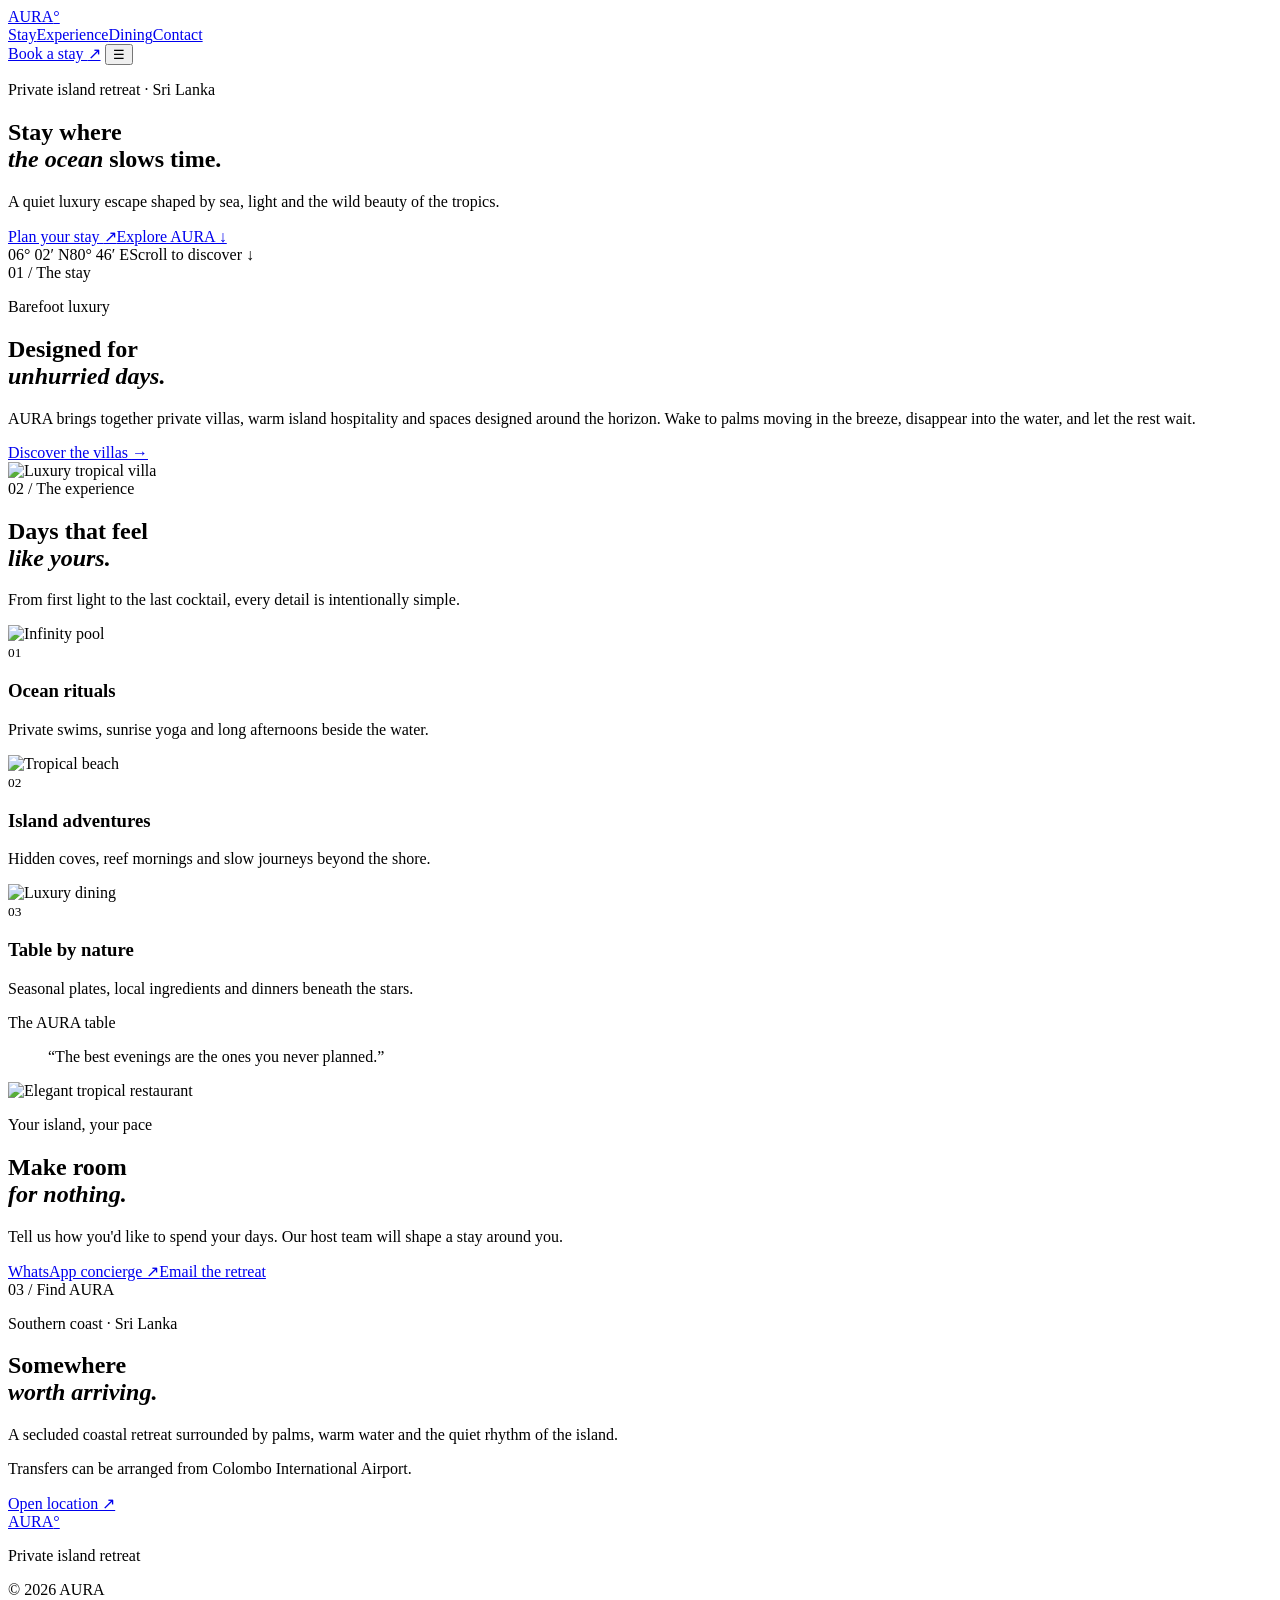
==== aura/index.html @ 59aaeff0 "Create AURA luxury resort website: aura/index.html" ====
<!doctype html>
<html lang="en">
<head>
<meta charset="utf-8">
<meta name="viewport" content="width=device-width,initial-scale=1">
<title>AURA — Private Island Retreat</title>
<meta name="description" content="AURA is a cinematic luxury island retreat crafted for slow mornings, ocean horizons and unforgettable stays.">
<link rel="preconnect" href="https://fonts.googleapis.com">
<link rel="preconnect" href="https://fonts.gstatic.com" crossorigin>
<link href="https://fonts.googleapis.com/css2?family=DM+Sans:wght@400;500;600&family=Playfair+Display:wght@500;600&display=swap" rel="stylesheet">
<link rel="stylesheet" href="./style.css">
</head>
<body>
<div class="cursor"></div>
<header class="nav">
<a class="brand" href="#">AURA<span>°</span></a>
<nav><a href="#stay">Stay</a><a href="#experience">Experience</a><a href="#dining">Dining</a><a href="#contact">Contact</a></nav>
<a class="nav-cta" href="#booking">Book a stay <span>↗</span></a>
<button class="menu" aria-label="Open menu">☰</button>
</header>

<main>
<section class="hero">
<div class="hero-bg"></div><div class="shade"></div>
<div class="hero-copy reveal">
<p class="eyebrow">Private island retreat · Sri Lanka</p>
<h1>Stay where<br><i>the ocean</i> slows time.</h1>
<p class="lead">A quiet luxury escape shaped by sea, light and the wild beauty of the tropics.</p>
<div class="hero-actions"><a class="button" href="#booking">Plan your stay <span>↗</span></a><a class="ghost" href="#stay">Explore AURA ↓</a></div>
</div>
<div class="hero-meta"><span>06° 02′ N</span><span>80° 46′ E</span><span>Scroll to discover ↓</span></div>
</section>

<section id="stay" class="intro section">
<div class="section-label">01 / The stay</div>
<div class="intro-grid">
<div><p class="eyebrow">Barefoot luxury</p><h2>Designed for<br><i>unhurried days.</i></h2></div>
<div><p>AURA brings together private villas, warm island hospitality and spaces designed around the horizon. Wake to palms moving in the breeze, disappear into the water, and let the rest wait.</p><a class="text-link" href="#booking">Discover the villas <span>→</span></a></div>
</div>
<div class="feature-image reveal"><img src="https://images.unsplash.com/photo-1582610116397-edb318620f90?auto=format&fit=crop&w=1800&q=85" alt="Luxury tropical villa"></div>
</section>

<section id="experience" class="section dark">
<div class="section-label">02 / The experience</div>
<div class="experience-head"><h2>Days that feel<br><i>like yours.</i></h2><p>From first light to the last cocktail, every detail is intentionally simple.</p></div>
<div class="cards">
<article class="card reveal"><img src="https://images.unsplash.com/photo-1540541338287-41700207dee6?auto=format&fit=crop&w=1000&q=80" alt="Infinity pool"><div><small>01</small><h3>Ocean rituals</h3><p>Private swims, sunrise yoga and long afternoons beside the water.</p></div></article>
<article class="card reveal"><img src="https://images.unsplash.com/photo-1510414842594-a61c69b5ae57?auto=format&fit=crop&w=1000&q=80" alt="Tropical beach"><div><small>02</small><h3>Island adventures</h3><p>Hidden coves, reef mornings and slow journeys beyond the shore.</p></div></article>
<article class="card reveal"><img src="https://images.unsplash.com/photo-1515003197210-e0cd71810b5f?auto=format&fit=crop&w=1000&q=80" alt="Luxury dining"><div><small>03</small><h3>Table by nature</h3><p>Seasonal plates, local ingredients and dinners beneath the stars.</p></div></article>
</div>
</section>

<section id="dining" class="quote section">
<p class="eyebrow">The AURA table</p><blockquote>“The best evenings are the ones you never planned.”</blockquote>
<div class="quote-image"><img src="https://images.unsplash.com/photo-1559339352-11d035aa65de?auto=format&fit=crop&w=1800&q=85" alt="Elegant tropical restaurant"></div>
</section>

<section id="booking" class="booking section">
<div class="booking-panel reveal">
<p class="eyebrow">Your island, your pace</p><h2>Make room<br><i>for nothing.</i></h2>
<p>Tell us how you'd like to spend your days. Our host team will shape a stay around you.</p>
<div class="booking-actions"><a class="button" href="https://wa.me/94770000000?text=Hi%20AURA%2C%20I%27d%20like%20to%20plan%20a%20stay." target="_blank" rel="noopener">WhatsApp concierge ↗</a><a class="ghost dark-link" href="mailto:stay@auraretreat.example">Email the retreat</a></div>
</div>
</section>

<section id="contact" class="contact section">
<div class="section-label">03 / Find AURA</div>
<div class="contact-grid"><div><p class="eyebrow">Southern coast · Sri Lanka</p><h2>Somewhere<br><i>worth arriving.</i></h2></div><div class="contact-copy"><p>A secluded coastal retreat surrounded by palms, warm water and the quiet rhythm of the island.</p><p>Transfers can be arranged from Colombo International Airport.</p><a class="text-link" href="https://maps.google.com/?q=Sri+Lanka+South+Coast" target="_blank" rel="noopener">Open location ↗</a></div></div>
</section>
</main>
<footer><a class="brand" href="#">AURA<span>°</span></a><p>Private island retreat</p><p>© 2026 AURA</p></footer>
<script src="./script.js"></script>
</body></html>
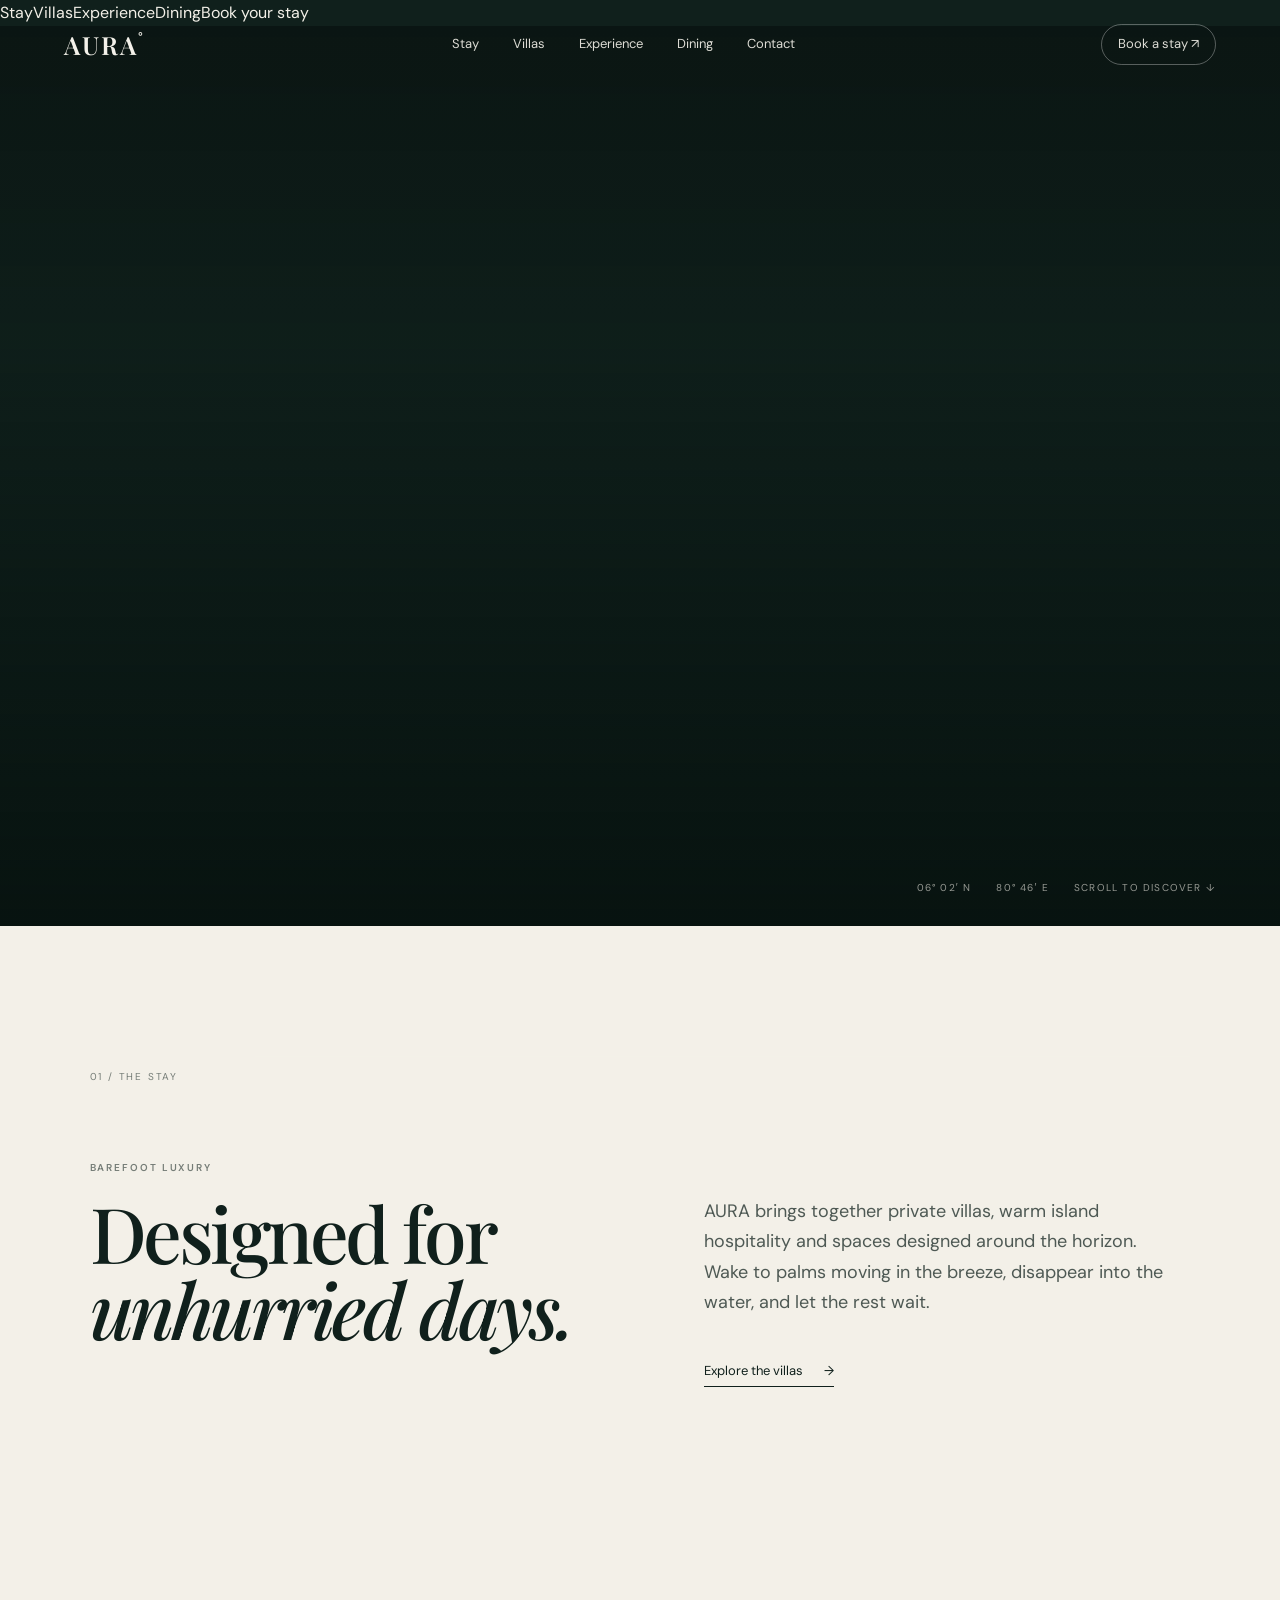
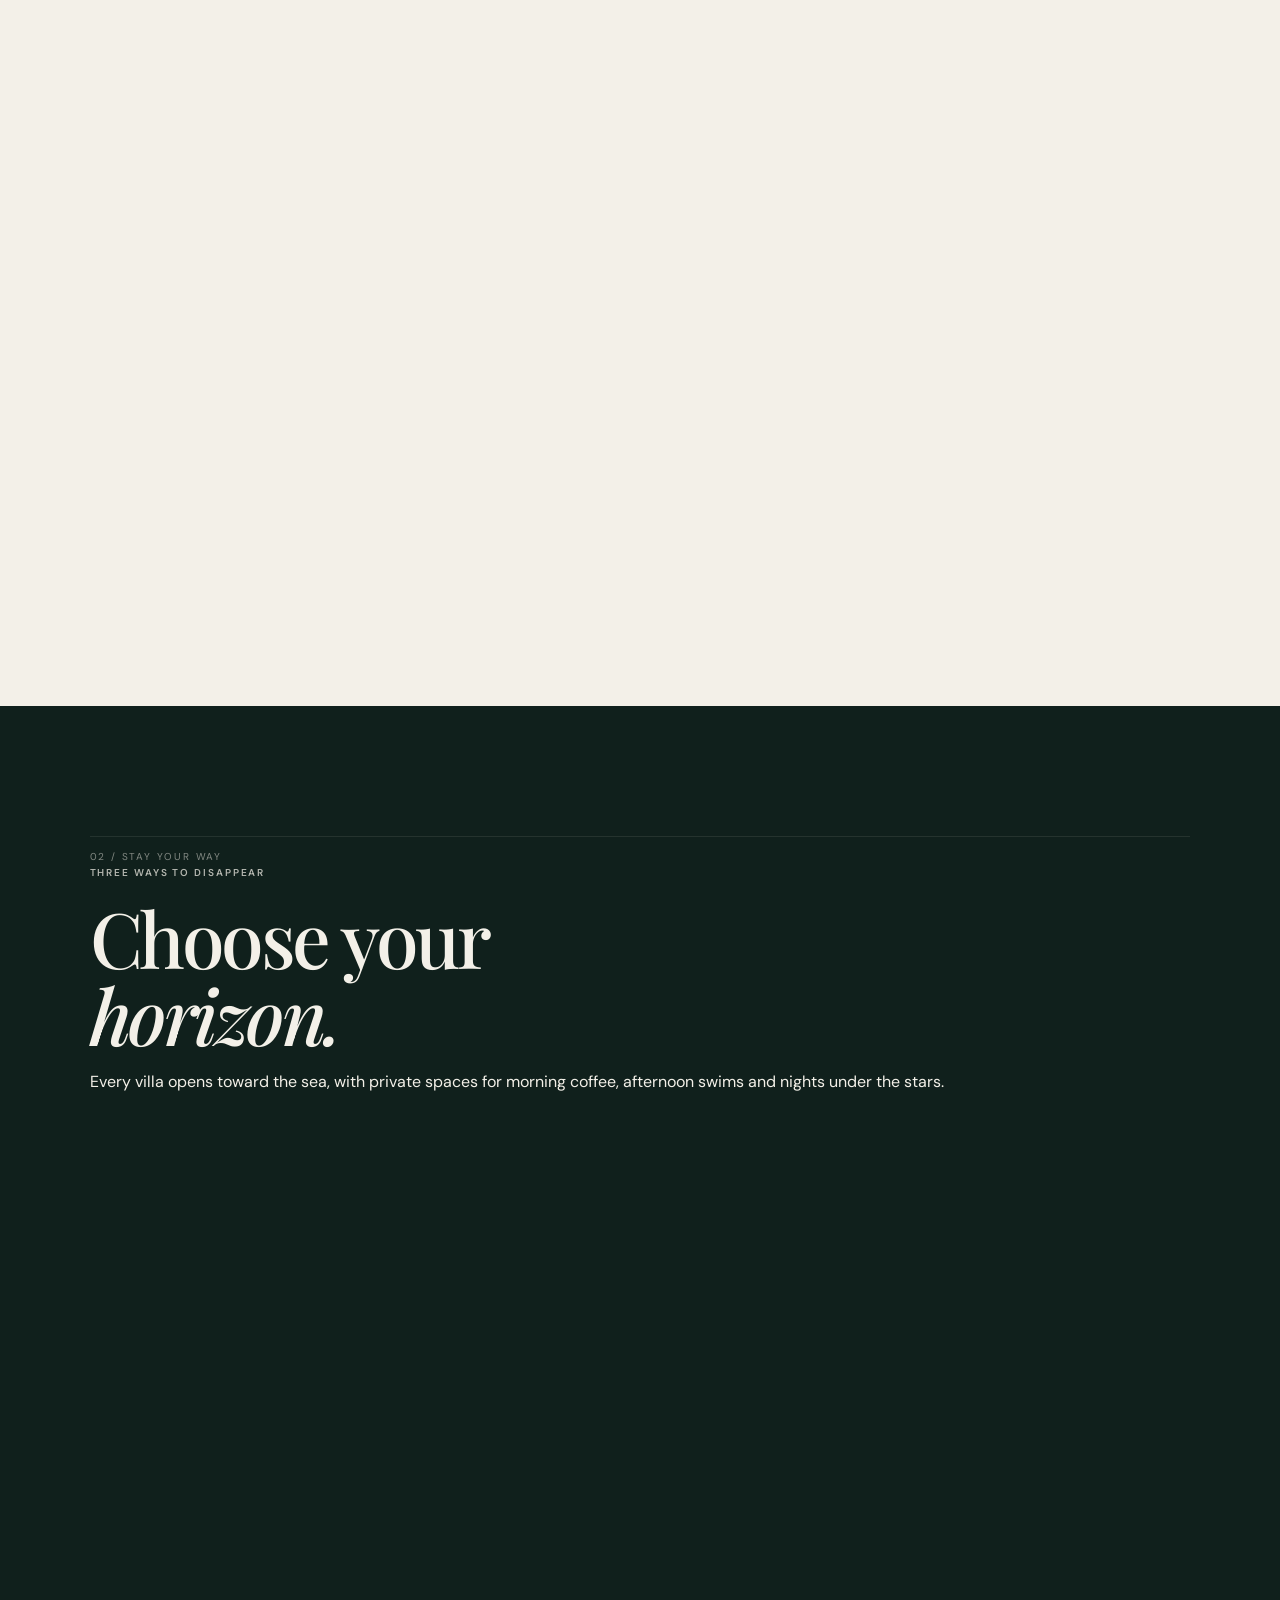
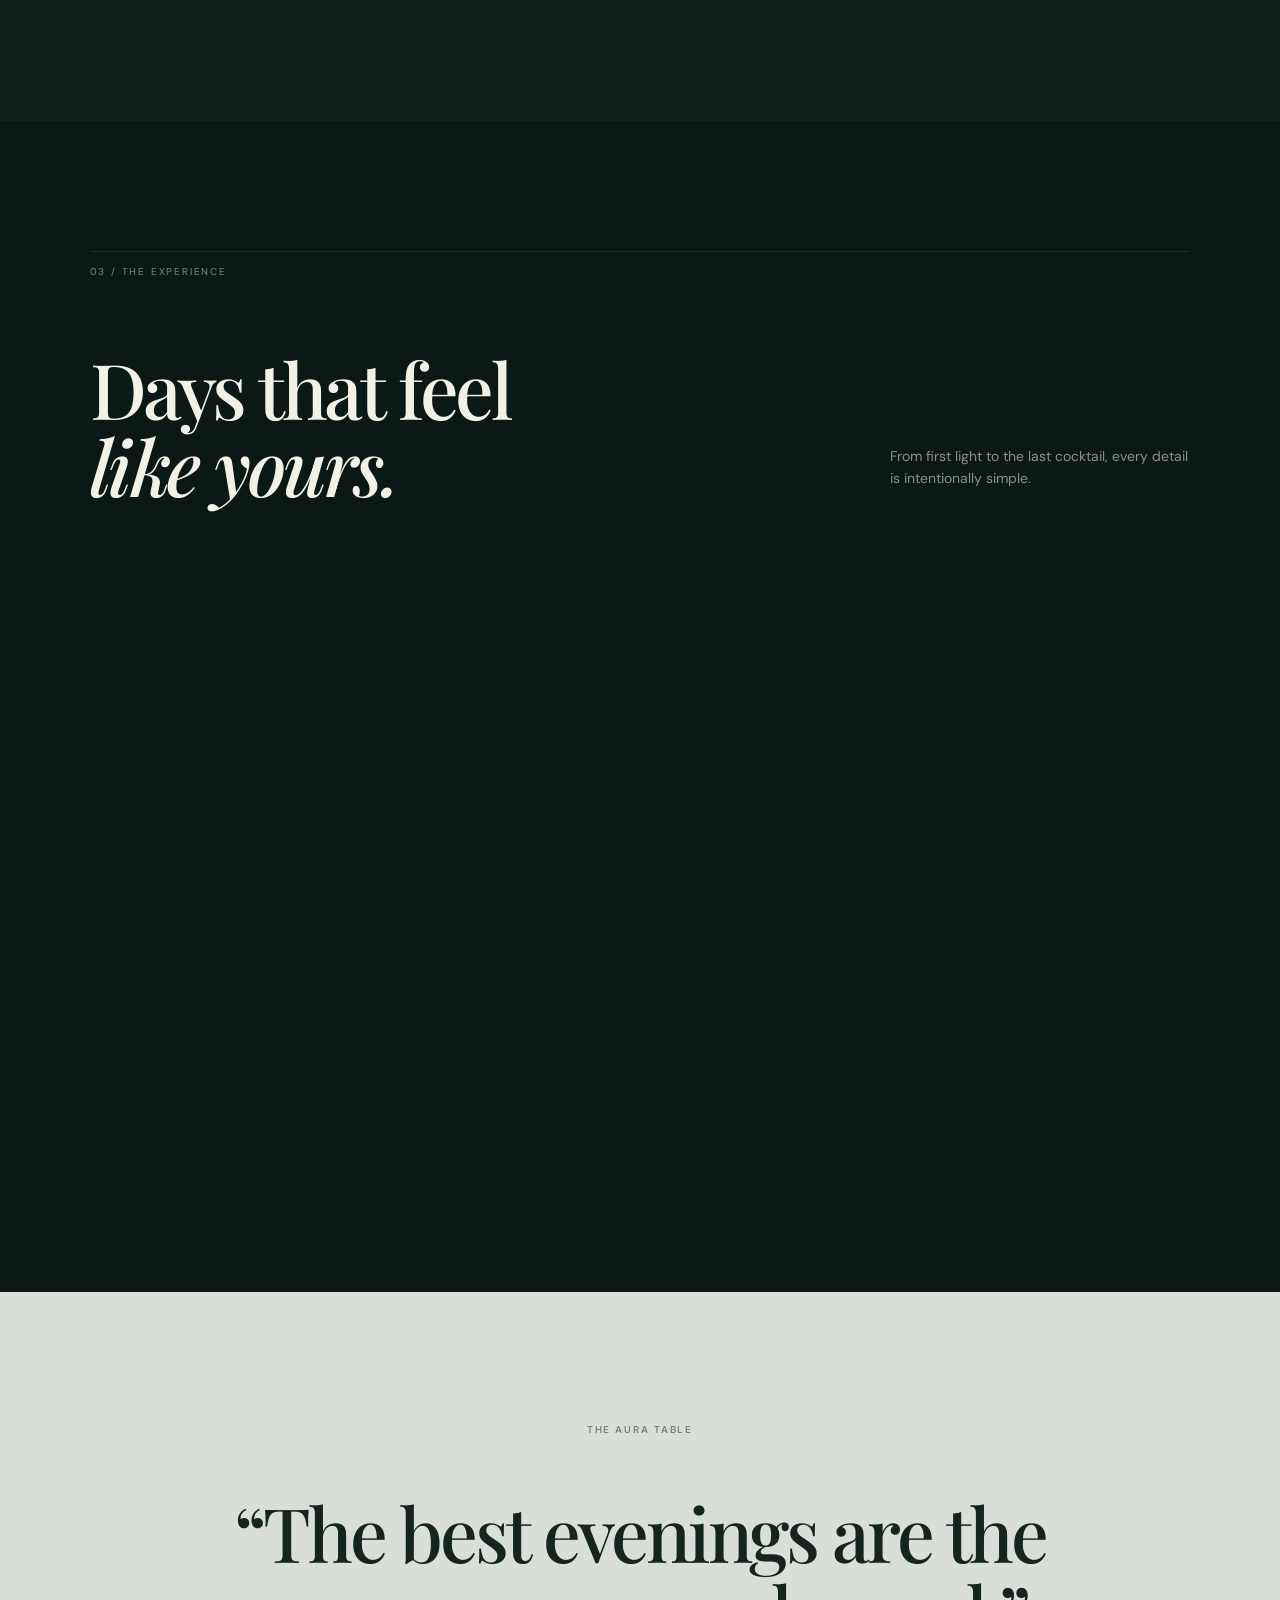
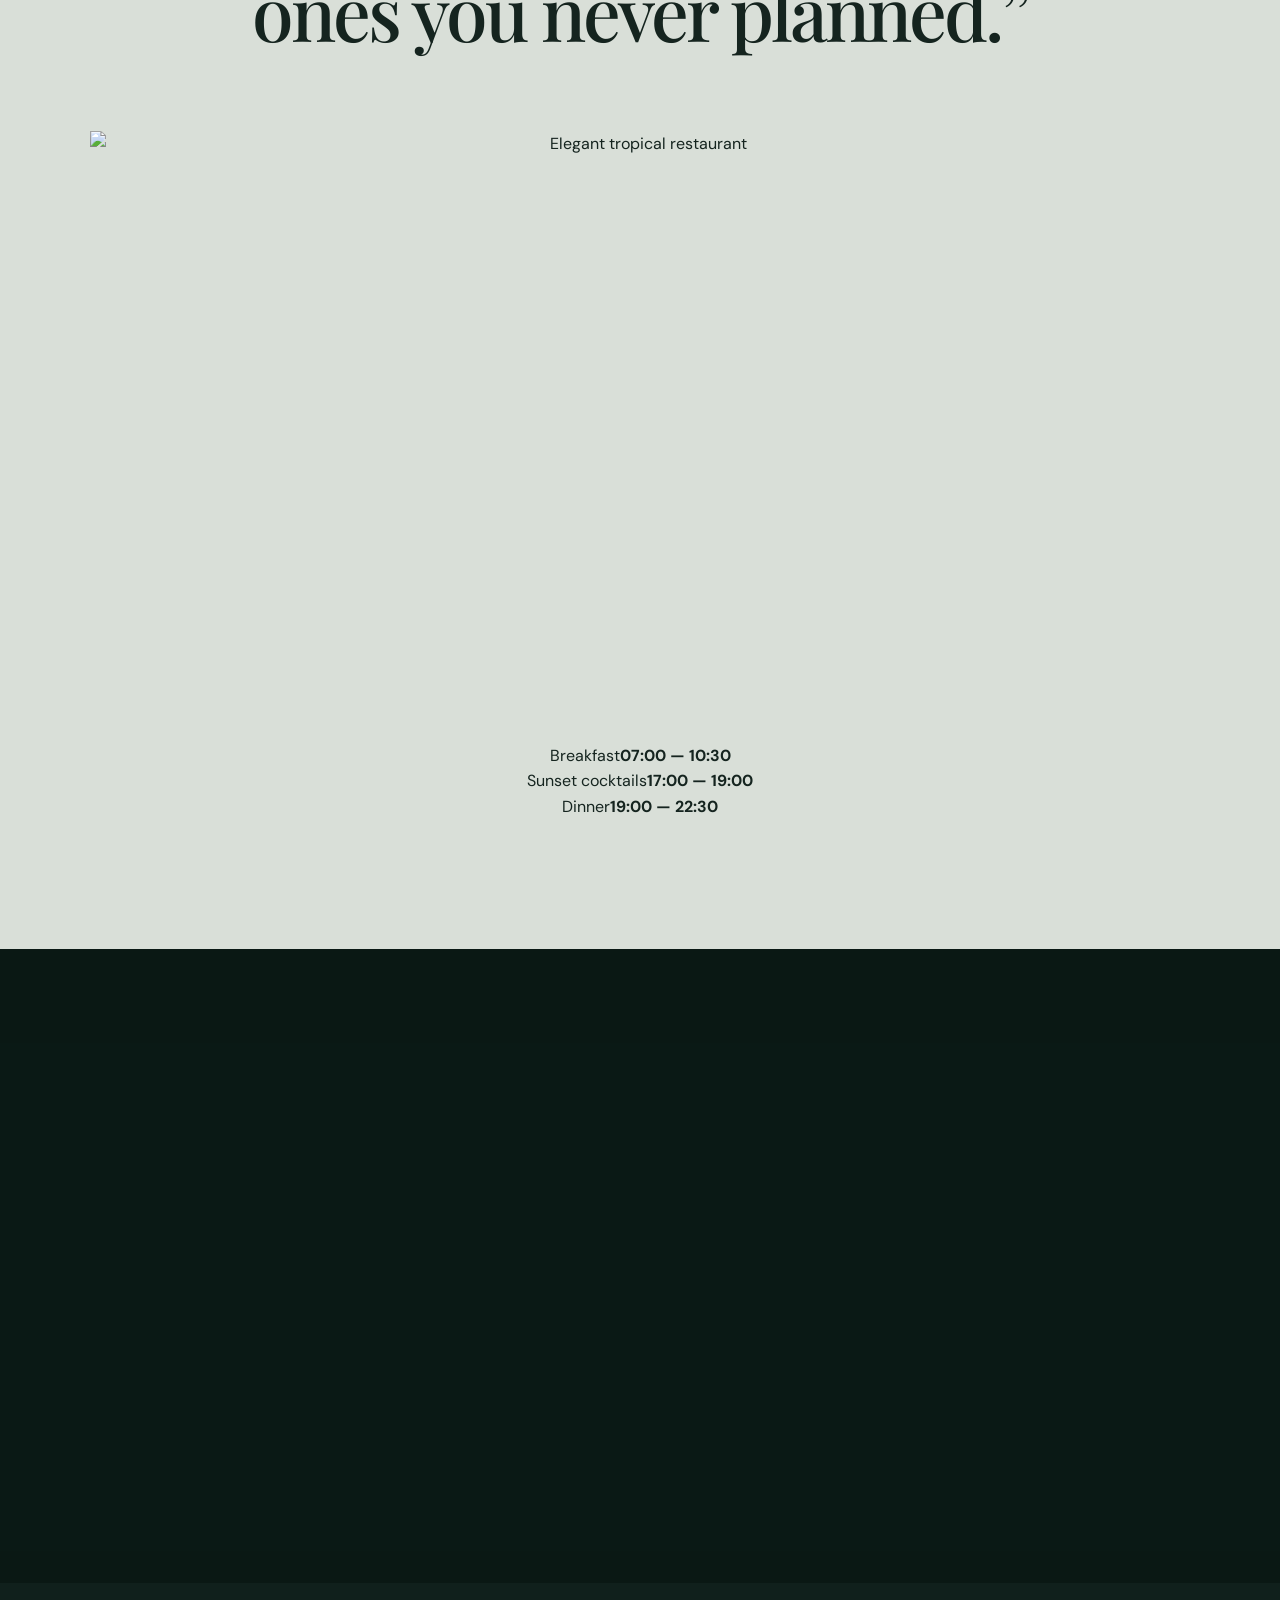
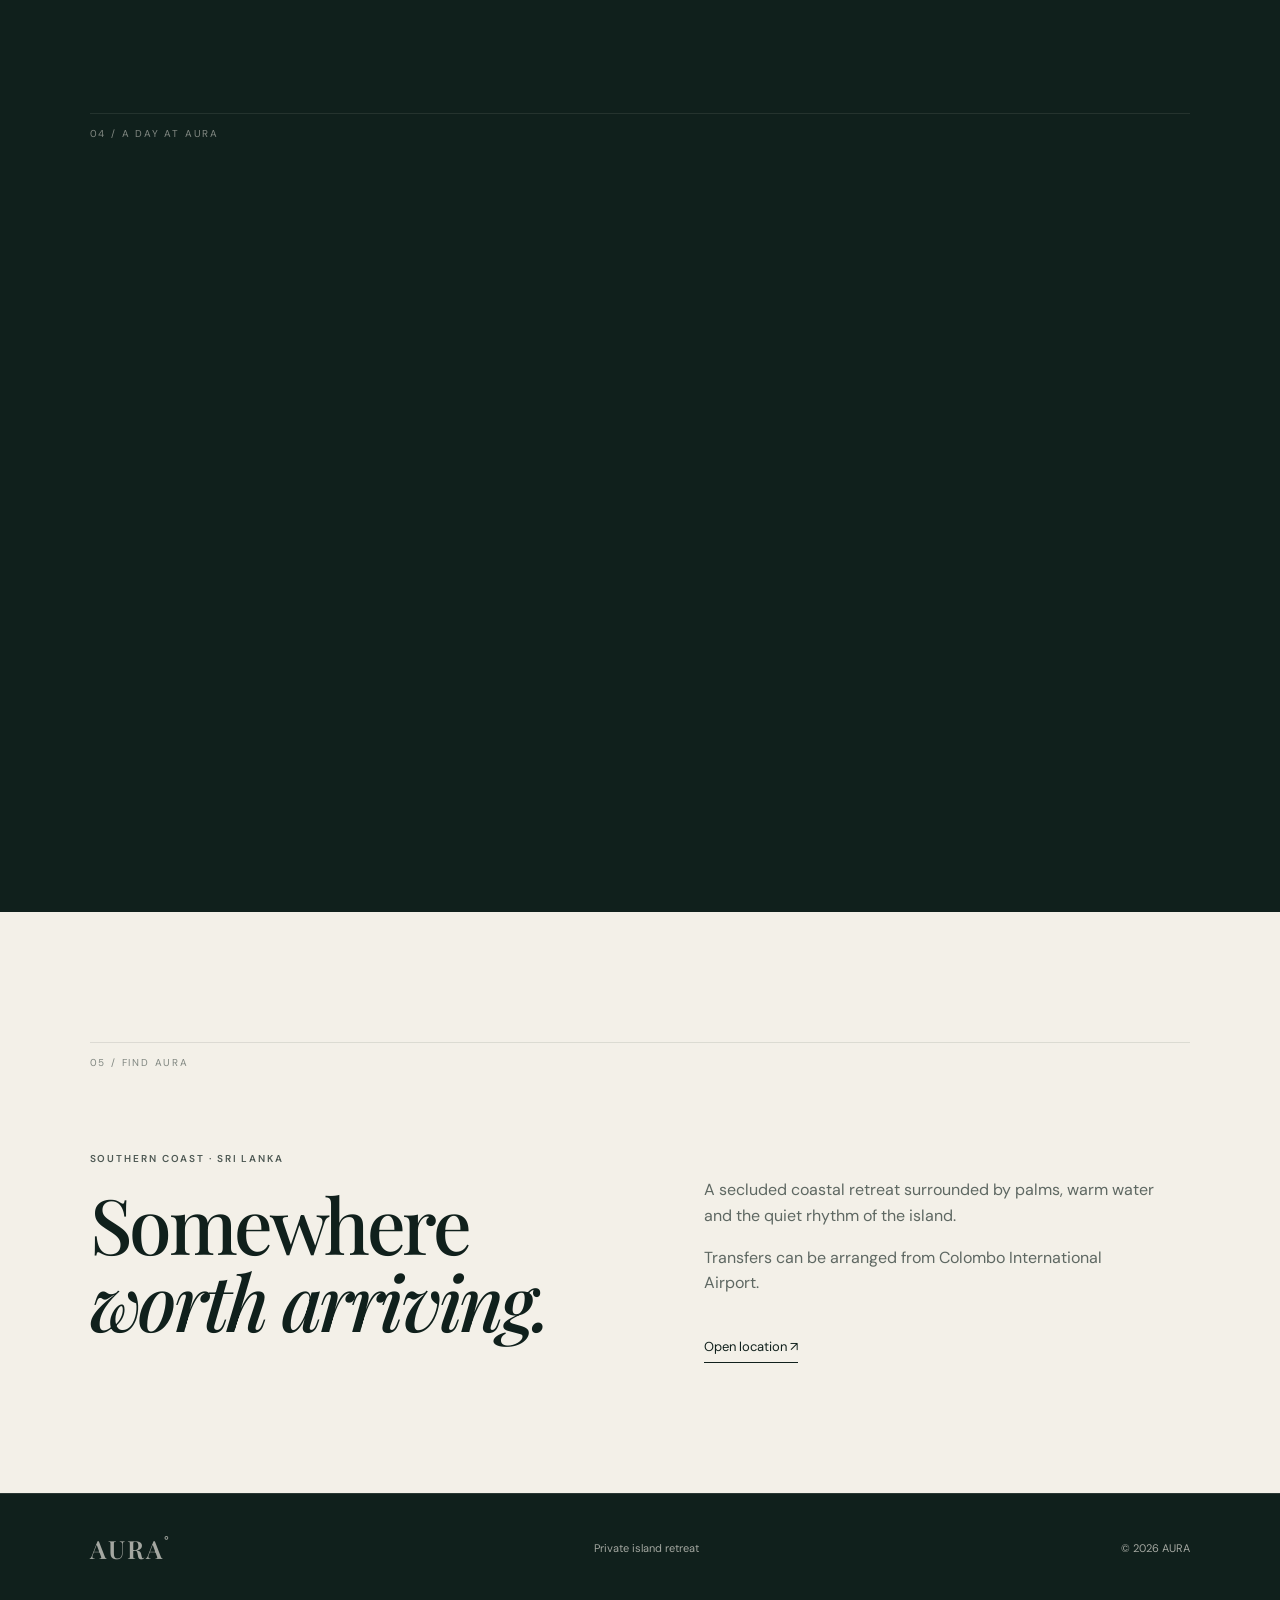
==== commit 31d4f245: "Upgrade AURA resort experience and booking flow" ====
--- a/aura/index.html
+++ b/aura/index.html
@@ -1,73 +1,28 @@
 <!doctype html>
 <html lang="en">
-<head>
-<meta charset="utf-8">
-<meta name="viewport" content="width=device-width,initial-scale=1">
-<title>AURA — Private Island Retreat</title>
-<meta name="description" content="AURA is a cinematic luxury island retreat crafted for slow mornings, ocean horizons and unforgettable stays.">
-<link rel="preconnect" href="https://fonts.googleapis.com">
-<link rel="preconnect" href="https://fonts.gstatic.com" crossorigin>
-<link href="https://fonts.googleapis.com/css2?family=DM+Sans:wght@400;500;600&family=Playfair+Display:wght@500;600&display=swap" rel="stylesheet">
-<link rel="stylesheet" href="./style.css">
-</head>
-<body>
-<div class="cursor"></div>
-<header class="nav">
-<a class="brand" href="#">AURA<span>°</span></a>
-<nav><a href="#stay">Stay</a><a href="#experience">Experience</a><a href="#dining">Dining</a><a href="#contact">Contact</a></nav>
-<a class="nav-cta" href="#booking">Book a stay <span>↗</span></a>
-<button class="menu" aria-label="Open menu">☰</button>
-</header>
-
+<head><meta charset="utf-8"><meta name="viewport" content="width=device-width,initial-scale=1"><title>AURA — Private Island Retreat</title><meta name="description" content="AURA is a cinematic luxury island retreat in Sri Lanka. Explore villas, experiences, dining and plan your stay."><link rel="preconnect" href="https://fonts.googleapis.com"><link rel="preconnect" href="https://fonts.gstatic.com" crossorigin><link href="https://fonts.googleapis.com/css2?family=DM+Sans:wght@400;500;600&family=Playfair+Display:wght@500;600&display=swap" rel="stylesheet"><link rel="stylesheet" href="./style.css"></head>
+<body><div class="cursor"></div>
+<header class="nav"><a class="brand" href="#">AURA<span>°</span></a><nav><a href="#stay">Stay</a><a href="#villas">Villas</a><a href="#experience">Experience</a><a href="#dining">Dining</a><a href="#contact">Contact</a></nav><a class="nav-cta" href="#booking">Book a stay ↗</a><button class="menu" aria-label="Open menu">☰</button></header>
+<div class="mobile-menu"><a href="#stay">Stay</a><a href="#villas">Villas</a><a href="#experience">Experience</a><a href="#dining">Dining</a><a href="#booking">Book your stay</a></div>
 <main>
-<section class="hero">
-<div class="hero-bg"></div><div class="shade"></div>
-<div class="hero-copy reveal">
-<p class="eyebrow">Private island retreat · Sri Lanka</p>
-<h1>Stay where<br><i>the ocean</i> slows time.</h1>
-<p class="lead">A quiet luxury escape shaped by sea, light and the wild beauty of the tropics.</p>
-<div class="hero-actions"><a class="button" href="#booking">Plan your stay <span>↗</span></a><a class="ghost" href="#stay">Explore AURA ↓</a></div>
-</div>
-<div class="hero-meta"><span>06° 02′ N</span><span>80° 46′ E</span><span>Scroll to discover ↓</span></div>
-</section>
-
-<section id="stay" class="intro section">
-<div class="section-label">01 / The stay</div>
-<div class="intro-grid">
-<div><p class="eyebrow">Barefoot luxury</p><h2>Designed for<br><i>unhurried days.</i></h2></div>
-<div><p>AURA brings together private villas, warm island hospitality and spaces designed around the horizon. Wake to palms moving in the breeze, disappear into the water, and let the rest wait.</p><a class="text-link" href="#booking">Discover the villas <span>→</span></a></div>
-</div>
-<div class="feature-image reveal"><img src="https://images.unsplash.com/photo-1582610116397-edb318620f90?auto=format&fit=crop&w=1800&q=85" alt="Luxury tropical villa"></div>
-</section>
-
-<section id="experience" class="section dark">
-<div class="section-label">02 / The experience</div>
-<div class="experience-head"><h2>Days that feel<br><i>like yours.</i></h2><p>From first light to the last cocktail, every detail is intentionally simple.</p></div>
-<div class="cards">
-<article class="card reveal"><img src="https://images.unsplash.com/photo-1540541338287-41700207dee6?auto=format&fit=crop&w=1000&q=80" alt="Infinity pool"><div><small>01</small><h3>Ocean rituals</h3><p>Private swims, sunrise yoga and long afternoons beside the water.</p></div></article>
-<article class="card reveal"><img src="https://images.unsplash.com/photo-1510414842594-a61c69b5ae57?auto=format&fit=crop&w=1000&q=80" alt="Tropical beach"><div><small>02</small><h3>Island adventures</h3><p>Hidden coves, reef mornings and slow journeys beyond the shore.</p></div></article>
-<article class="card reveal"><img src="https://images.unsplash.com/photo-1515003197210-e0cd71810b5f?auto=format&fit=crop&w=1000&q=80" alt="Luxury dining"><div><small>03</small><h3>Table by nature</h3><p>Seasonal plates, local ingredients and dinners beneath the stars.</p></div></article>
-</div>
-</section>
-
-<section id="dining" class="quote section">
-<p class="eyebrow">The AURA table</p><blockquote>“The best evenings are the ones you never planned.”</blockquote>
-<div class="quote-image"><img src="https://images.unsplash.com/photo-1559339352-11d035aa65de?auto=format&fit=crop&w=1800&q=85" alt="Elegant tropical restaurant"></div>
-</section>
-
-<section id="booking" class="booking section">
-<div class="booking-panel reveal">
-<p class="eyebrow">Your island, your pace</p><h2>Make room<br><i>for nothing.</i></h2>
-<p>Tell us how you'd like to spend your days. Our host team will shape a stay around you.</p>
-<div class="booking-actions"><a class="button" href="https://wa.me/94770000000?text=Hi%20AURA%2C%20I%27d%20like%20to%20plan%20a%20stay." target="_blank" rel="noopener">WhatsApp concierge ↗</a><a class="ghost dark-link" href="mailto:stay@auraretreat.example">Email the retreat</a></div>
-</div>
-</section>
-
-<section id="contact" class="contact section">
-<div class="section-label">03 / Find AURA</div>
-<div class="contact-grid"><div><p class="eyebrow">Southern coast · Sri Lanka</p><h2>Somewhere<br><i>worth arriving.</i></h2></div><div class="contact-copy"><p>A secluded coastal retreat surrounded by palms, warm water and the quiet rhythm of the island.</p><p>Transfers can be arranged from Colombo International Airport.</p><a class="text-link" href="https://maps.google.com/?q=Sri+Lanka+South+Coast" target="_blank" rel="noopener">Open location ↗</a></div></div>
-</section>
-</main>
-<footer><a class="brand" href="#">AURA<span>°</span></a><p>Private island retreat</p><p>© 2026 AURA</p></footer>
-<script src="./script.js"></script>
-</body></html>+<section class="hero"><div class="hero-bg"></div><div class="orb orb-one"></div><div class="orb orb-two"></div><div class="shade"></div><div class="hero-copy reveal"><p class="eyebrow">Private island retreat · Sri Lanka</p><h1>Stay where<br><i>the ocean</i> slows time.</h1><p class="lead">A quiet luxury escape shaped by sea, light and the wild beauty of the tropics.</p><div class="hero-actions"><a class="button" href="#booking">Plan your stay <span>↗</span></a><a class="ghost" href="#stay">Explore AURA ↓</a></div></div><div class="hero-meta"><span>06° 02′ N</span><span>80° 46′ E</span><span>Scroll to discover ↓</span></div></section>
+<section id="stay" class="intro section"><div class="section-label">01 / The stay</div><div class="intro-grid"><div><p class="eyebrow">Barefoot luxury</p><h2>Designed for<br><i>unhurried days.</i></h2></div><div><p>AURA brings together private villas, warm island hospitality and spaces designed around the horizon. Wake to palms moving in the breeze, disappear into the water, and let the rest wait.</p><a class="text-link" href="#villas">Explore the villas <span>→</span></a></div></div><div class="stats reveal"><div><strong>18</strong><span>Private villas</span></div><div><strong>01</strong><span>Private coastline</span></div><div><strong>24/7</strong><span>Host service</span></div><div><strong>∞</strong><span>Slow moments</span></div></div><div class="feature-image reveal"><img src="https://images.unsplash.com/photo-1582610116397-edb318620f90?auto=format&fit=crop&w=1800&q=85" alt="Luxury tropical villa" loading="lazy"></div></section>
+<section id="villas" class="villas section"><div class="section-label">02 / Stay your way</div><div class="villas-head"><div><p class="eyebrow">Three ways to disappear</p><h2>Choose your<br><i>horizon.</i></h2></div><p>Every villa opens toward the sea, with private spaces for morning coffee, afternoon swims and nights under the stars.</p></div><div class="villa-grid">
+<article class="villa-card reveal" data-room="Ocean Villa"><div class="villa-image"><img src="https://images.unsplash.com/photo-1602002418082-a4443e081dd1?auto=format&fit=crop&w=1200&q=85" alt="Ocean villa" loading="lazy"><span>01</span></div><div class="villa-info"><div><h3>Ocean Villa</h3><p>King bed · private deck · ocean view</p></div><strong>From $420 <small>/ night</small></strong></div></article>
+<article class="villa-card reveal" data-room="Garden Villa"><div class="villa-image"><img src="https://images.unsplash.com/photo-1584132967334-10e028bd69f7?auto=format&fit=crop&w=1200&q=85" alt="Garden villa" loading="lazy"><span>02</span></div><div class="villa-info"><div><h3>Garden Villa</h3><p>King bed · plunge pool · tropical garden</p></div><strong>From $360 <small>/ night</small></strong></div></article>
+<article class="villa-card reveal" data-room="AURA Residence"><div class="villa-image"><img src="https://images.unsplash.com/photo-1601918774946-25832a4be0d6?auto=format&fit=crop&w=1200&q=85" alt="Private luxury residence" loading="lazy"><span>03</span></div><div class="villa-info"><div><h3>AURA Residence</h3><p>2 bedrooms · infinity pool · private host</p></div><strong>From $680 <small>/ night</small></strong></div></article>
+</div></section>
+<section id="experience" class="section dark"><div class="section-label">03 / The experience</div><div class="experience-head"><h2>Days that feel<br><i>like yours.</i></h2><p>From first light to the last cocktail, every detail is intentionally simple.</p></div><div class="cards">
+<article class="card reveal"><img src="https://images.unsplash.com/photo-1540541338287-41700207dee6?auto=format&fit=crop&w=1000&q=80" alt="Infinity pool" loading="lazy"><div><small>01</small><h3>Ocean rituals</h3><p>Private swims, sunrise yoga and long afternoons beside the water.</p><button class="card-link" data-experience="Ocean rituals">Add to my stay →</button></div></article>
+<article class="card reveal"><img src="https://images.unsplash.com/photo-1510414842594-a61c69b5ae57?auto=format&fit=crop&w=1000&q=80" alt="Tropical beach" loading="lazy"><div><small>02</small><h3>Island adventures</h3><p>Hidden coves, reef mornings and slow journeys beyond the shore.</p><button class="card-link" data-experience="Island adventures">Add to my stay →</button></div></article>
+<article class="card reveal"><img src="https://images.unsplash.com/photo-1515003197210-e0cd71810b5f?auto=format&fit=crop&w=1000&q=80" alt="Luxury dining" loading="lazy"><div><small>03</small><h3>Table by nature</h3><p>Seasonal plates, local ingredients and dinners beneath the stars.</p><button class="card-link" data-experience="Private dinner under the stars">Add to my stay →</button></div></article>
+</div></section>
+<section id="dining" class="quote section"><p class="eyebrow">The AURA table</p><blockquote>“The best evenings are the ones you never planned.”</blockquote><div class="quote-image"><img src="https://images.unsplash.com/photo-1559339352-11d035aa65de?auto=format&fit=crop&w=1800&q=85" alt="Elegant tropical restaurant" loading="lazy"></div><div class="dining-row"><div><span>Breakfast</span><b>07:00 — 10:30</b></div><div><span>Sunset cocktails</span><b>17:00 — 19:00</b></div><div><span>Dinner</span><b>19:00 — 22:30</b></div></div></section>
+<section id="booking" class="booking section"><div class="booking-shell reveal"><div class="booking-copy"><p class="eyebrow">Your island, your pace</p><h2>Build your<br><i>perfect stay.</i></h2><p>Choose your dates, villa and guests. We’ll prepare your private island enquiry.</p><div class="booking-perks"><span>✓ Flexible arrival</span><span>✓ Private transfers</span><span>✓ Host concierge</span></div></div><form id="bookingForm" class="booking-form"><label>Check in<input id="checkin" type="date" required></label><label>Check out<input id="checkout" type="date" required></label><label>Guests<select id="guests"><option>2 guests</option><option>1 guest</option><option>3 guests</option><option>4 guests</option><option>5+ guests</option></select></label><label>Villa<select id="villa"><option>Ocean Villa — $420/night</option><option>Garden Villa — $360/night</option><option>AURA Residence — $680/night</option></select></label><button class="button full" type="submit">Create my stay enquiry <span>↗</span></button><p class="form-note">No payment required. Your dates are confirmed by our host team.</p></form></div></section>
+<section class="journey section"><div class="section-label">04 / A day at AURA</div><div class="timeline">
+<div class="time reveal"><span>06:12</span><div><small>FIRST LIGHT</small><h3>Ocean before breakfast</h3><p>Step onto your deck while the island is still quiet.</p></div></div>
+<div class="time reveal"><span>10:40</span><div><small>THE MORNING</small><h3>Swim. Explore. Breathe.</h3><p>A reef boat, a hidden beach or absolutely nothing at all.</p></div></div>
+<div class="time reveal"><span>18:26</span><div><small>GOLDEN HOUR</small><h3>Sunset on the water</h3><p>Private cocktails as the horizon turns gold.</p></div></div>
+<div class="time reveal"><span>21:14</span><div><small>AFTER DARK</small><h3>Dinner under the stars</h3><p>Local flavours, candlelight and nowhere else to be.</p></div></div></div></section>
+<section id="contact" class="contact section"><div class="section-label">05 / Find AURA</div><div class="contact-grid"><div><p class="eyebrow">Southern coast · Sri Lanka</p><h2>Somewhere<br><i>worth arriving.</i></h2></div><div class="contact-copy"><p>A secluded coastal retreat surrounded by palms, warm water and the quiet rhythm of the island.</p><p>Transfers can be arranged from Colombo International Airport.</p><a class="text-link" href="https://maps.google.com/?q=Sri+Lanka+South+Coast" target="_blank" rel="noopener">Open location ↗</a></div></div></section>
+</main><footer><a class="brand" href="#">AURA<span>°</span></a><p>Private island retreat</p><p>© 2026 AURA</p></footer><script src="./script.js"></script></body></html>
--- a/aura/style.css
+++ b/aura/style.css
@@ -0,0 +1 @@
+:root{--ink:#10201c;--cream:#f3f0e8;--mist:#dfe5dd;--line:rgba(243,240,232,.18);--serif:"Playfair Display",serif;--sans:"DM Sans",sans-serif}*{box-sizing:border-box}html{scroll-behavior:smooth}body{margin:0;background:var(--ink);color:var(--cream);font-family:var(--sans);font-size:16px;line-height:1.6}a{color:inherit;text-decoration:none}.nav{position:fixed;z-index:10;top:0;left:0;right:0;padding:24px 5vw;display:flex;align-items:center;justify-content:space-between;mix-blend-mode:screen}.brand{font:600 25px var(--serif);letter-spacing:.08em}.brand span{font:14px var(--sans);vertical-align:top}.nav nav{display:flex;gap:34px;font-size:13px}.nav nav a,.nav-cta{opacity:.9}.nav-cta{border:1px solid rgba(255,255,255,.35);padding:9px 16px;border-radius:30px;font-size:13px}.menu{display:none;background:none;border:0;color:white;font-size:22px}.hero{min-height:100svh;position:relative;display:flex;align-items:flex-end;overflow:hidden}.hero-bg{position:absolute;inset:0;background:url("https://images.unsplash.com/photo-1540541338287-41700207dee6?auto=format&fit=crop&w=2200&q=90") center/cover;transform:scale(1.05);animation:heroZoom 10s ease-out forwards}.shade{position:absolute;inset:0;background:linear-gradient(180deg,rgba(0,0,0,.32),rgba(7,22,18,.15) 35%,rgba(7,18,15,.9))}.hero-copy{position:relative;z-index:1;padding:0 7vw 11vh;max-width:850px}.eyebrow{text-transform:uppercase;letter-spacing:.19em;font-size:10px;font-weight:600;opacity:.72;margin:0 0 18px}.hero h1{font:500 clamp(52px,8vw,112px)/.94 var(--serif);letter-spacing:-.045em;margin:0}.hero h1 i,h2 i{font-weight:500}.lead{max-width:500px;font-size:16px;opacity:.82;margin:28px 0}.hero-actions,.booking-actions{display:flex;align-items:center;gap:20px}.button{background:var(--cream);color:var(--ink);padding:13px 20px;border-radius:30px;font-size:13px;font-weight:600}.button span{margin-left:16px}.ghost{font-size:13px;opacity:.8}.hero-meta{position:absolute;bottom:30px;right:5vw;display:flex;gap:25px;font-size:10px;letter-spacing:.12em;text-transform:uppercase;opacity:.6}.section{padding:130px 7vw}.section-label{font-size:10px;letter-spacing:.18em;text-transform:uppercase;opacity:.5;border-top:1px solid var(--line);padding-top:12px}.intro{background:var(--cream);color:var(--ink)}.intro .section-label,.intro .eyebrow{opacity:.55}.intro-grid{display:grid;grid-template-columns:1fr 1fr;gap:10vw;padding:75px 0}.section h2{font:500 clamp(44px,6vw,82px)/1 var(--serif);letter-spacing:-.045em;margin:0}.intro-grid>div:nth-child(2){max-width:470px;padding-top:18px}.intro-grid p:not(.eyebrow){font-size:18px;line-height:1.7;opacity:.72}.text-link{display:inline-block;margin-top:25px;border-bottom:1px solid currentColor;padding-bottom:4px;font-size:13px}.text-link span{margin-left:18px}.feature-image,.quote-image{height:68vh;overflow:hidden}.feature-image img,.quote-image img{width:100%;height:100%;object-fit:cover;display:block;transition:transform 1.2s ease}.feature-image:hover img,.quote-image:hover img{transform:scale(1.04)}.dark{background:#0b1815}.experience-head{display:flex;justify-content:space-between;align-items:end;gap:30px;padding:70px 0 55px}.experience-head p{max-width:300px;opacity:.55;font-size:14px}.cards{display:grid;grid-template-columns:repeat(3,1fr);gap:18px}.card{background:#142620;overflow:hidden}.card img{width:100%;height:410px;object-fit:cover;display:block}.card div{padding:24px}.card small{opacity:.4}.card h3{font:500 28px var(--serif);margin:8px 0}.card p{opacity:.55;font-size:13px;margin:0}.quote{background:#d9dfd8;color:#15241f;text-align:center}.quote .eyebrow{opacity:.5}.quote blockquote{font:500 clamp(38px,6vw,75px)/1.05 var(--serif);letter-spacing:-.04em;max-width:900px;margin:55px auto 80px}.booking{background:url("https://images.unsplash.com/photo-1499793983690-e29da59ef1c2?auto=format&fit=crop&w=2200&q=85") center/cover;position:relative}.booking:before{content:"";position:absolute;inset:0;background:rgba(5,18,14,.52)}.booking-panel{position:relative;background:rgba(10,28,23,.82);backdrop-filter:blur(8px);max-width:650px;padding:65px}.booking-panel h2{margin-bottom:25px}.booking-panel>p:not(.eyebrow){opacity:.65;max-width:460px}.contact{background:var(--cream);color:var(--ink)}.contact .section-label{border-color:rgba(16,32,28,.2)}.contact-grid{display:grid;grid-template-columns:1fr 1fr;gap:10vw;padding-top:80px}.contact-copy{max-width:450px;padding-top:10px}.contact-copy p{opacity:.65}.dark-link{color:var(--cream)}footer{display:flex;justify-content:space-between;align-items:center;padding:35px 7vw;border-top:1px solid var(--line);font-size:11px;opacity:.65}.reveal{opacity:0;transform:translateY(28px);transition:opacity .9s ease,transform .9s ease}.reveal.visible{opacity:1;transform:none}@keyframes heroZoom{to{transform:scale(1)}}@media(max-width:800px){.nav nav,.nav-cta{display:none}.menu{display:block}.hero-copy{padding:0 7vw 13vh}.hero-meta{display:none}.section{padding:90px 7vw}.intro-grid,.contact-grid{grid-template-columns:1fr;gap:35px;padding:55px 0}.experience-head{display:block;padding:55px 0 35px}.experience-head p{margin-top:25px}.cards{grid-template-columns:1fr}.card img{height:300px}.feature-image,.quote-image{height:48vh}.booking-panel{padding:40px 28px}.booking-actions{flex-wrap:wrap}footer{gap:15px;flex-wrap:wrap}}
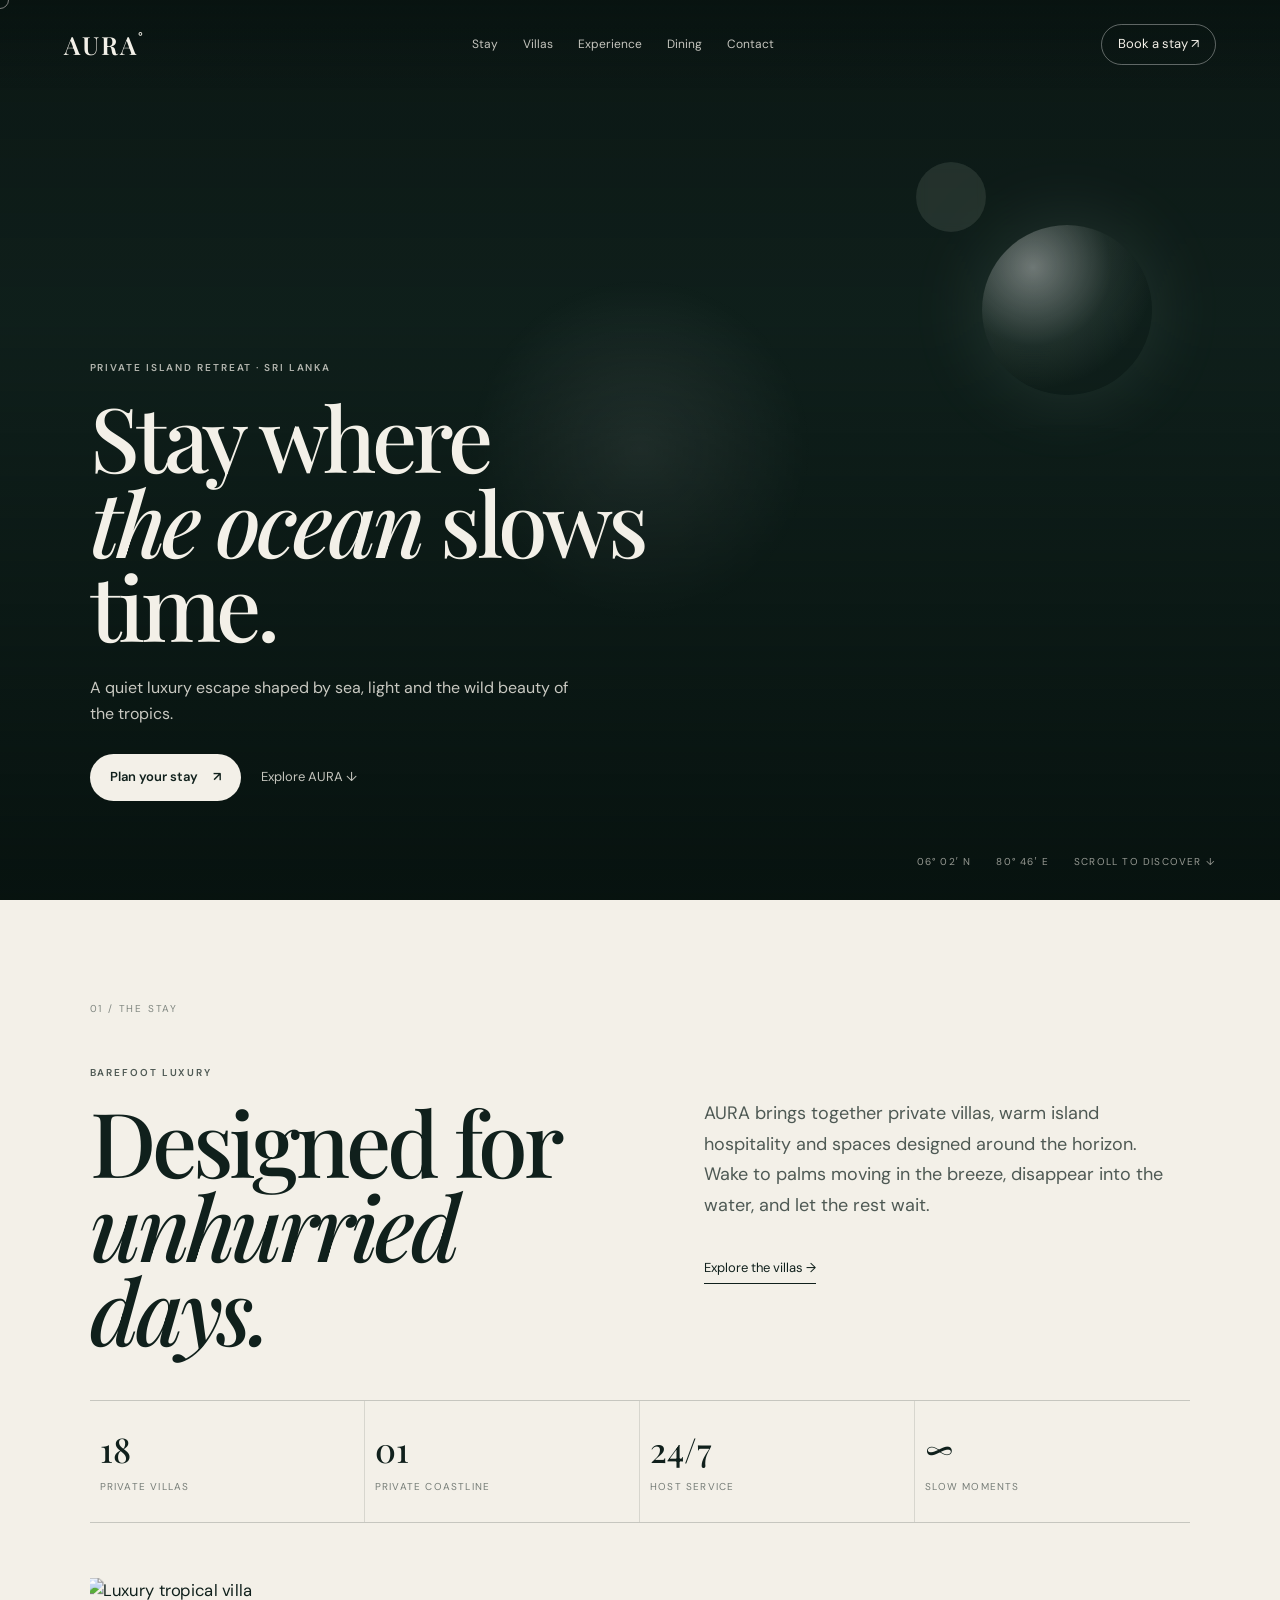
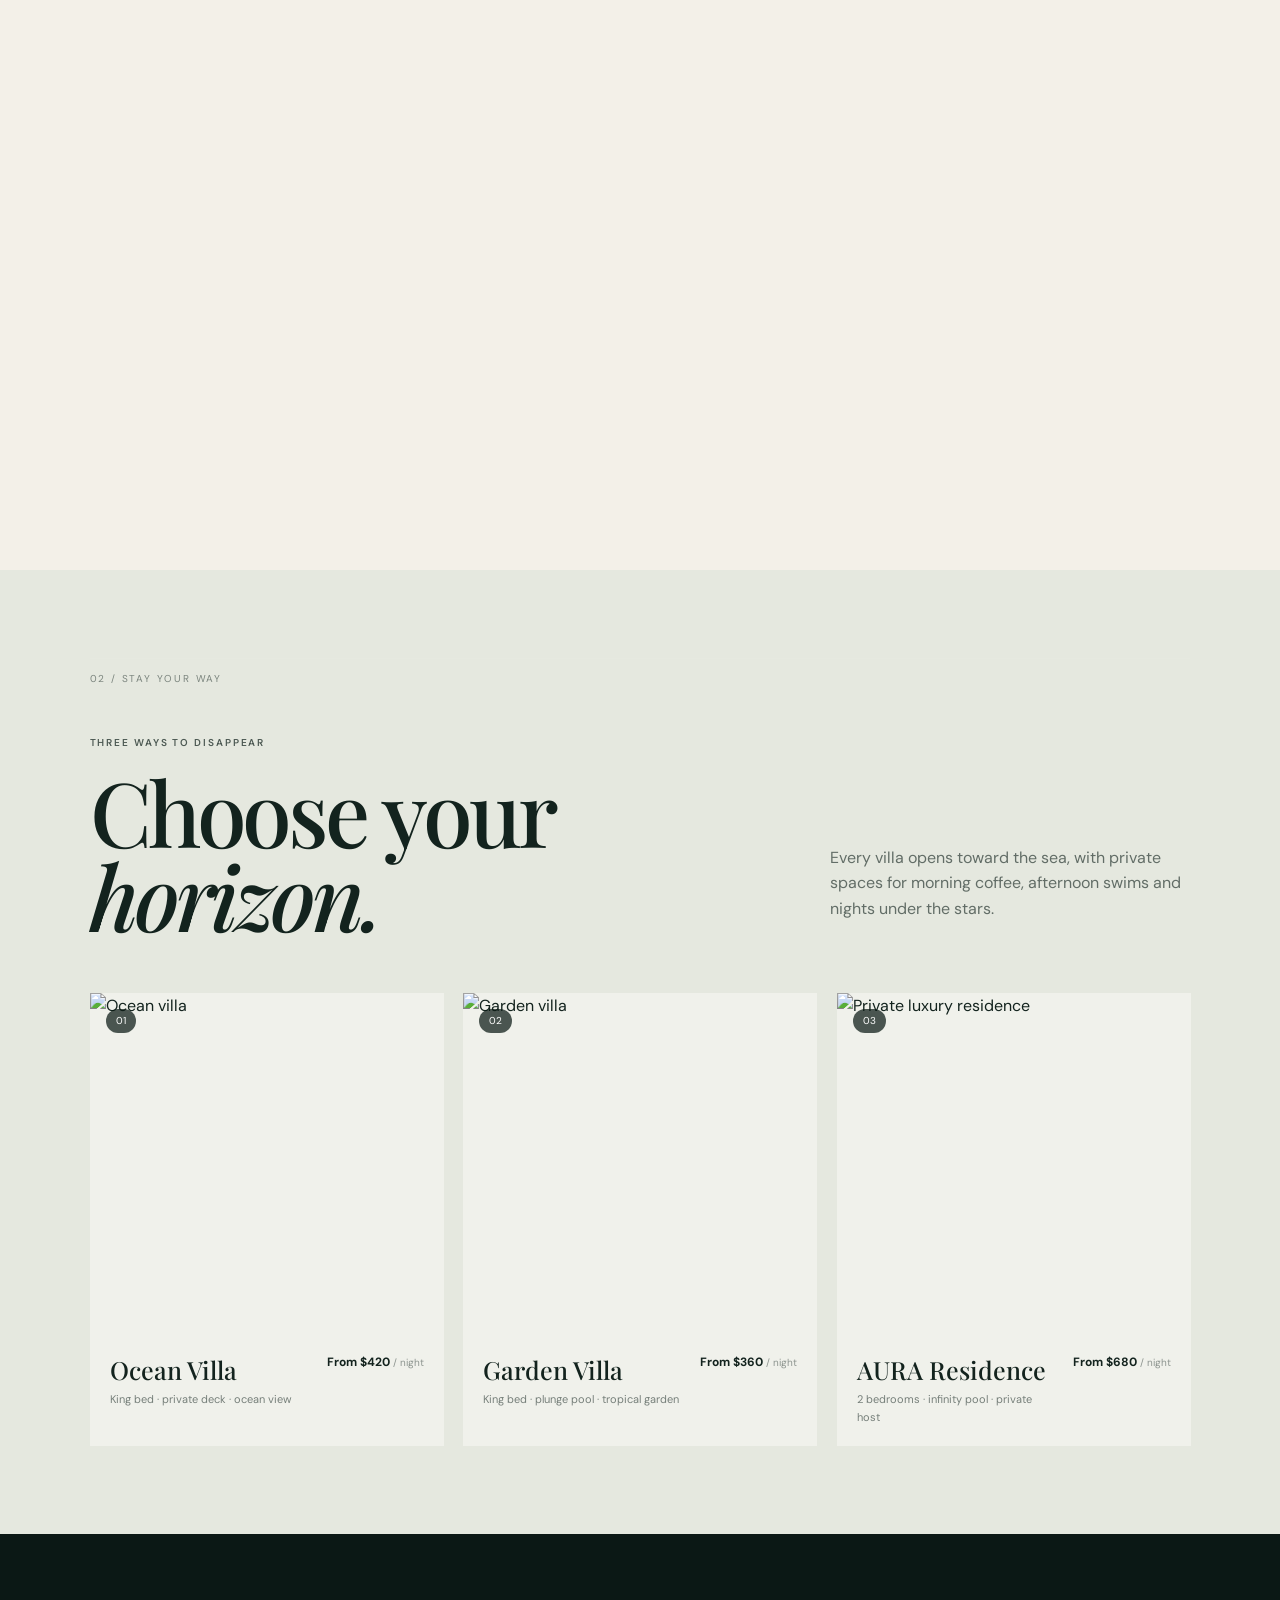
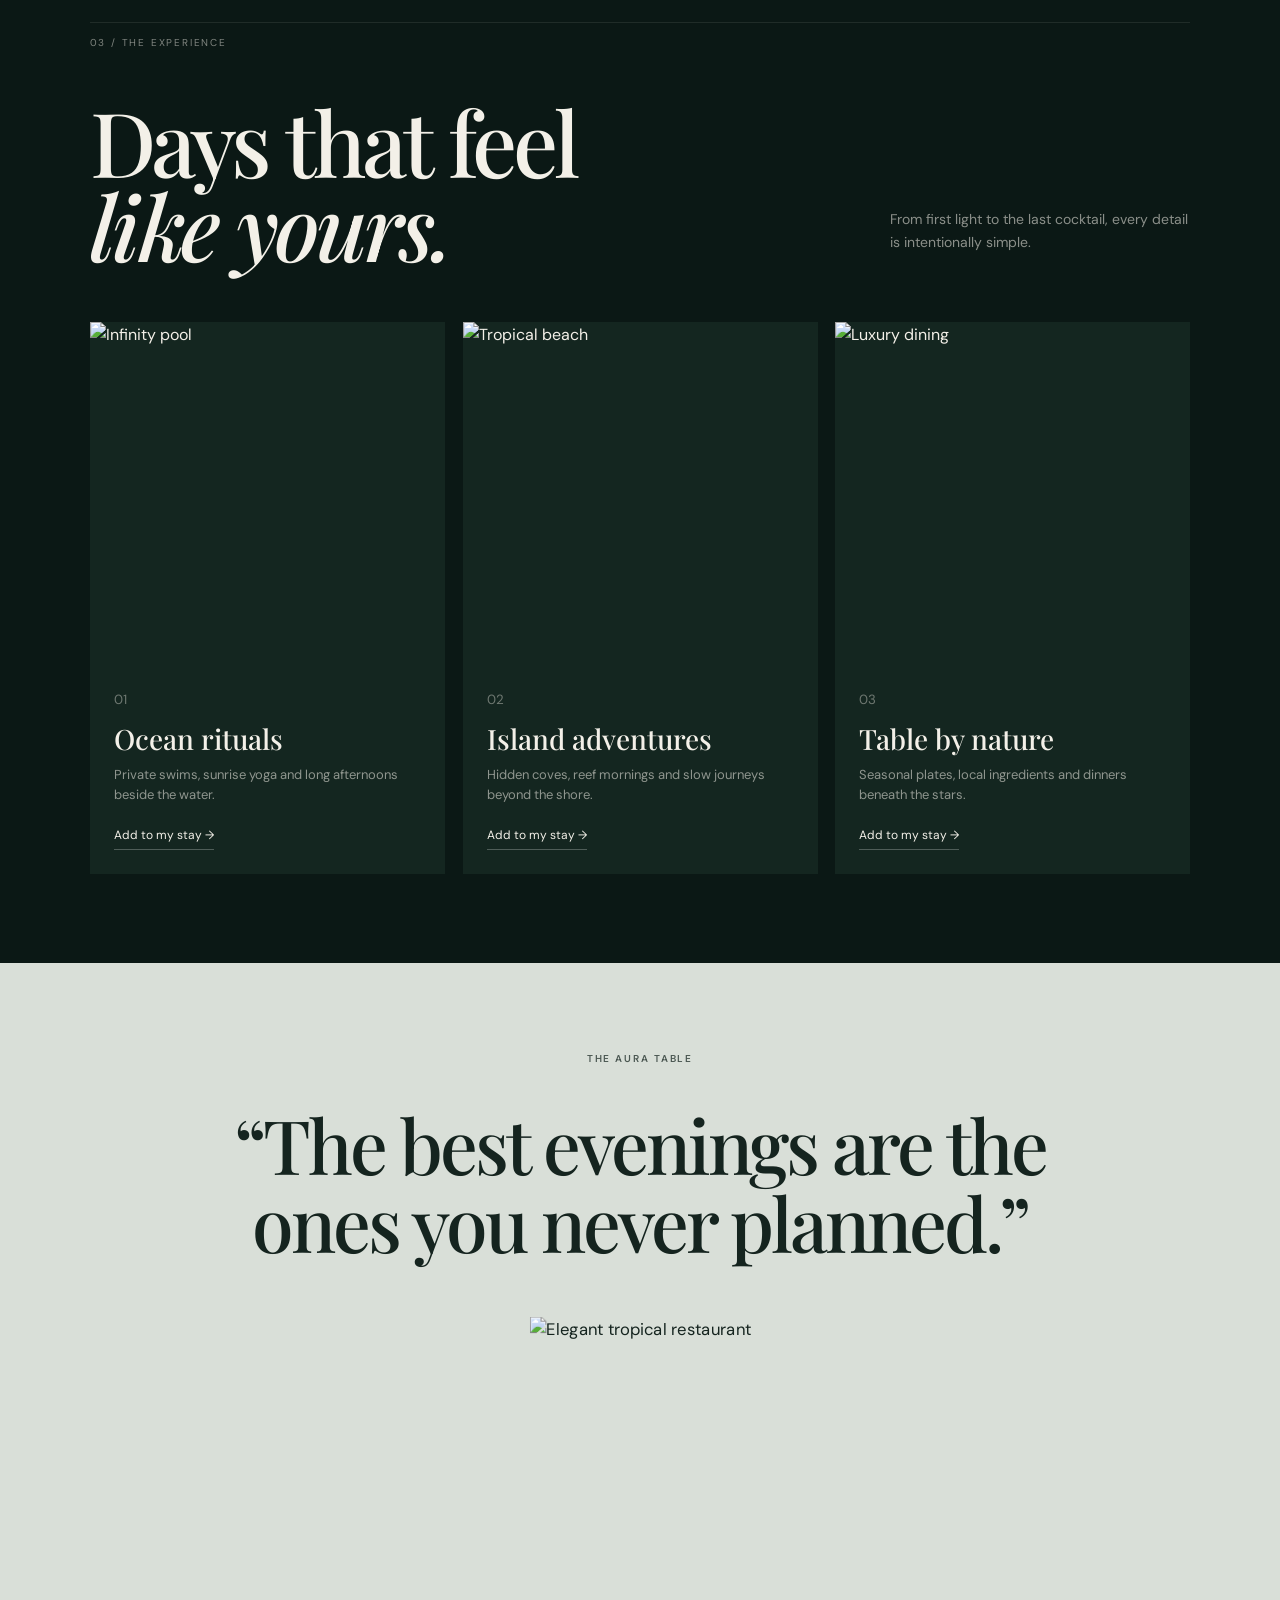
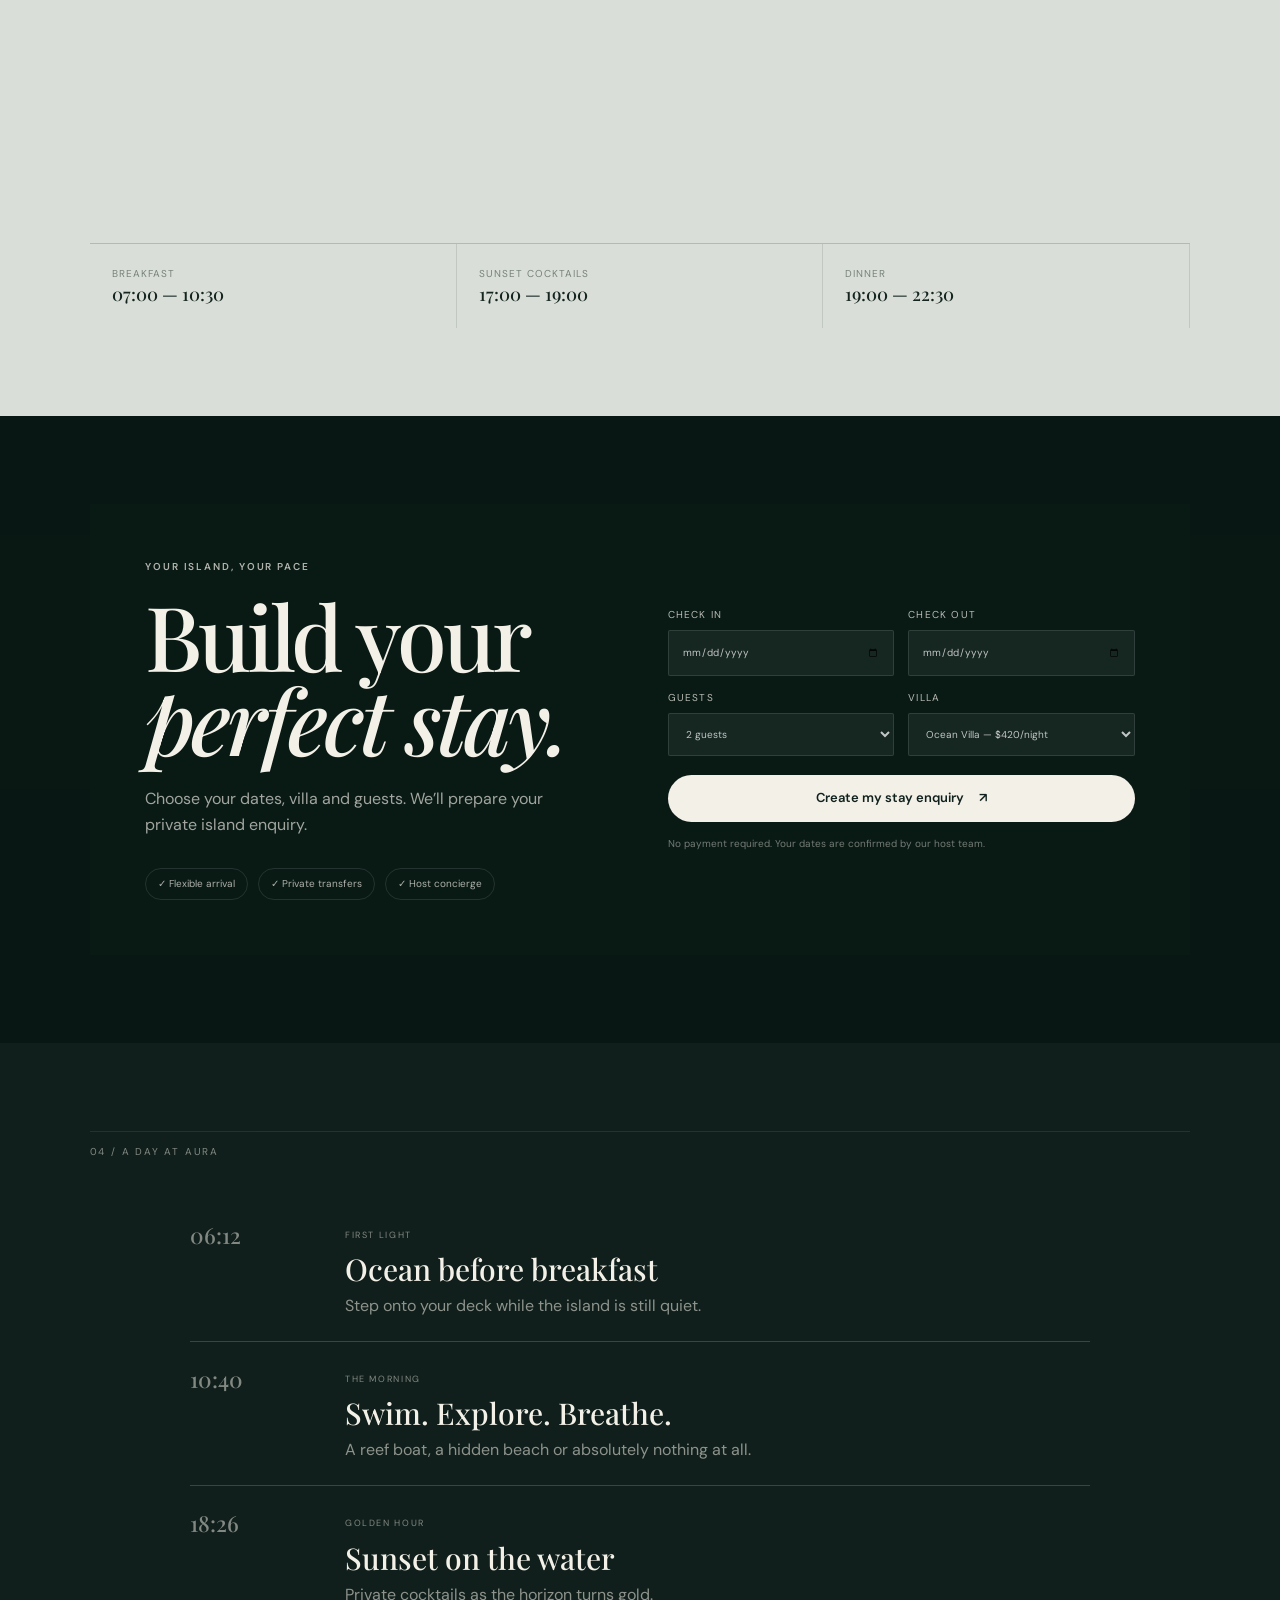
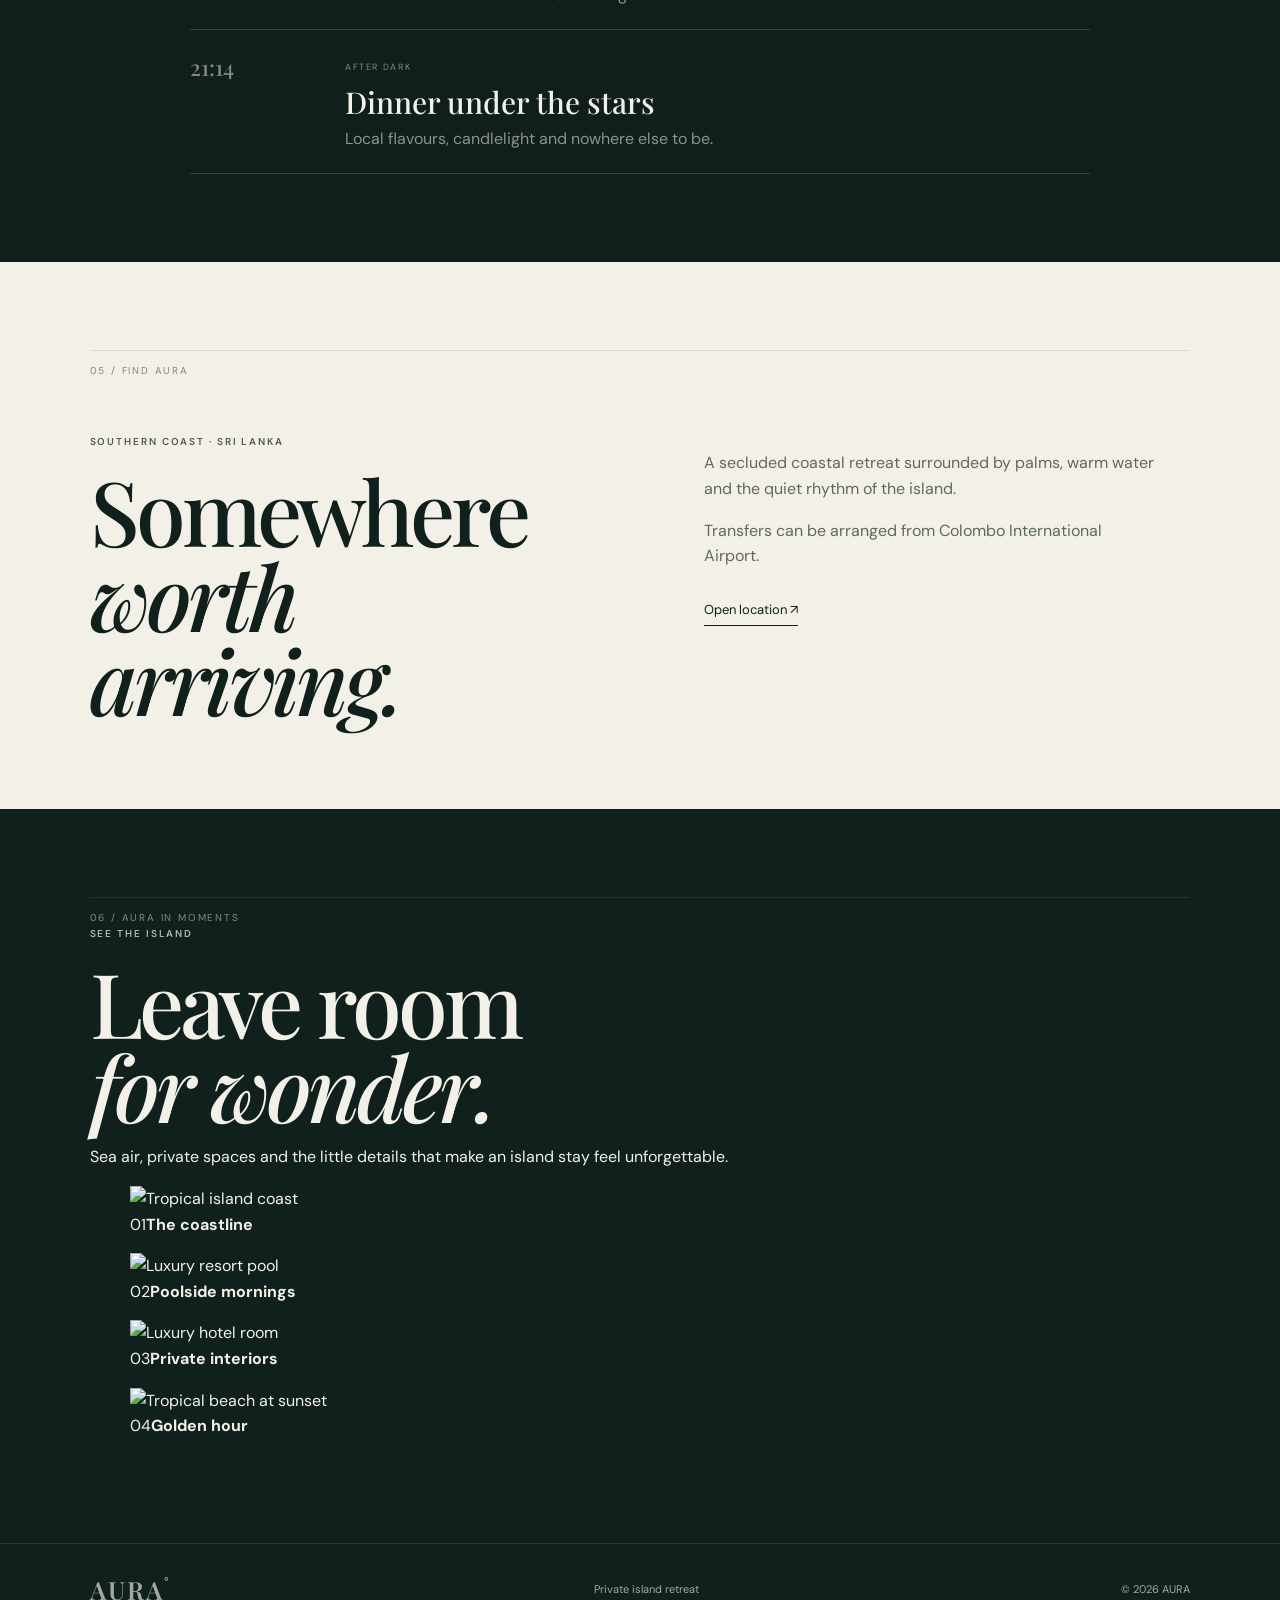
==== commit 401f8e74: "Add AURA visual resort gallery" ====
--- a/aura/index.html
+++ b/aura/index.html
@@ -25,4 +25,4 @@
 <div class="time reveal"><span>18:26</span><div><small>GOLDEN HOUR</small><h3>Sunset on the water</h3><p>Private cocktails as the horizon turns gold.</p></div></div>
 <div class="time reveal"><span>21:14</span><div><small>AFTER DARK</small><h3>Dinner under the stars</h3><p>Local flavours, candlelight and nowhere else to be.</p></div></div></div></section>
 <section id="contact" class="contact section"><div class="section-label">05 / Find AURA</div><div class="contact-grid"><div><p class="eyebrow">Southern coast · Sri Lanka</p><h2>Somewhere<br><i>worth arriving.</i></h2></div><div class="contact-copy"><p>A secluded coastal retreat surrounded by palms, warm water and the quiet rhythm of the island.</p><p>Transfers can be arranged from Colombo International Airport.</p><a class="text-link" href="https://maps.google.com/?q=Sri+Lanka+South+Coast" target="_blank" rel="noopener">Open location ↗</a></div></div></section>
-</main><footer><a class="brand" href="#">AURA<span>°</span></a><p>Private island retreat</p><p>© 2026 AURA</p></footer><script src="./script.js"></script></body></html>+<section class="gallery section"><div class="section-label">06 / AURA in moments</div><div class="gallery-head"><div><p class="eyebrow">See the island</p><h2>Leave room<br><i>for wonder.</i></h2></div><p>Sea air, private spaces and the little details that make an island stay feel unforgettable.</p></div><div class="gallery-grid"><figure class="gallery-card gallery-wide reveal"><img src="https://images.unsplash.com/photo-1505881502353-a1986add3762?auto=format&fit=crop&w=1600&q=85" alt="Tropical island coast" loading="lazy"><figcaption><span>01</span><b>The coastline</b></figcaption></figure><figure class="gallery-card gallery-tall reveal"><img src="https://images.unsplash.com/photo-1564501049412-61c2a3083791?auto=format&fit=crop&w=1000&q=85" alt="Luxury resort pool" loading="lazy"><figcaption><span>02</span><b>Poolside mornings</b></figcaption></figure><figure class="gallery-card gallery-tall reveal"><img src="https://images.unsplash.com/photo-1582719478250-c89cae4dc85b?auto=format&fit=crop&w=1000&q=85" alt="Luxury hotel room" loading="lazy"><figcaption><span>03</span><b>Private interiors</b></figcaption></figure><figure class="gallery-card gallery-wide reveal"><img src="https://images.unsplash.com/photo-1530789253388-582c481c54b0?auto=format&fit=crop&w=1600&q=85" alt="Tropical beach at sunset" loading="lazy"><figcaption><span>04</span><b>Golden hour</b></figcaption></figure></div></section></main><footer><a class="brand" href="#">AURA<span>°</span></a><p>Private island retreat</p><p>© 2026 AURA</p></footer><script src="./script.js"></script></body></html>
--- a/aura/style.css
+++ b/aura/style.css
@@ -1 +1 @@
-:root{--ink:#10201c;--cream:#f3f0e8;--mist:#dfe5dd;--line:rgba(243,240,232,.18);--serif:"Playfair Display",serif;--sans:"DM Sans",sans-serif}*{box-sizing:border-box}html{scroll-behavior:smooth}body{margin:0;background:var(--ink);color:var(--cream);font-family:var(--sans);font-size:16px;line-height:1.6}a{color:inherit;text-decoration:none}.nav{position:fixed;z-index:10;top:0;left:0;right:0;padding:24px 5vw;display:flex;align-items:center;justify-content:space-between;mix-blend-mode:screen}.brand{font:600 25px var(--serif);letter-spacing:.08em}.brand span{font:14px var(--sans);vertical-align:top}.nav nav{display:flex;gap:34px;font-size:13px}.nav nav a,.nav-cta{opacity:.9}.nav-cta{border:1px solid rgba(255,255,255,.35);padding:9px 16px;border-radius:30px;font-size:13px}.menu{display:none;background:none;border:0;color:white;font-size:22px}.hero{min-height:100svh;position:relative;display:flex;align-items:flex-end;overflow:hidden}.hero-bg{position:absolute;inset:0;background:url("https://images.unsplash.com/photo-1540541338287-41700207dee6?auto=format&fit=crop&w=2200&q=90") center/cover;transform:scale(1.05);animation:heroZoom 10s ease-out forwards}.shade{position:absolute;inset:0;background:linear-gradient(180deg,rgba(0,0,0,.32),rgba(7,22,18,.15) 35%,rgba(7,18,15,.9))}.hero-copy{position:relative;z-index:1;padding:0 7vw 11vh;max-width:850px}.eyebrow{text-transform:uppercase;letter-spacing:.19em;font-size:10px;font-weight:600;opacity:.72;margin:0 0 18px}.hero h1{font:500 clamp(52px,8vw,112px)/.94 var(--serif);letter-spacing:-.045em;margin:0}.hero h1 i,h2 i{font-weight:500}.lead{max-width:500px;font-size:16px;opacity:.82;margin:28px 0}.hero-actions,.booking-actions{display:flex;align-items:center;gap:20px}.button{background:var(--cream);color:var(--ink);padding:13px 20px;border-radius:30px;font-size:13px;font-weight:600}.button span{margin-left:16px}.ghost{font-size:13px;opacity:.8}.hero-meta{position:absolute;bottom:30px;right:5vw;display:flex;gap:25px;font-size:10px;letter-spacing:.12em;text-transform:uppercase;opacity:.6}.section{padding:130px 7vw}.section-label{font-size:10px;letter-spacing:.18em;text-transform:uppercase;opacity:.5;border-top:1px solid var(--line);padding-top:12px}.intro{background:var(--cream);color:var(--ink)}.intro .section-label,.intro .eyebrow{opacity:.55}.intro-grid{display:grid;grid-template-columns:1fr 1fr;gap:10vw;padding:75px 0}.section h2{font:500 clamp(44px,6vw,82px)/1 var(--serif);letter-spacing:-.045em;margin:0}.intro-grid>div:nth-child(2){max-width:470px;padding-top:18px}.intro-grid p:not(.eyebrow){font-size:18px;line-height:1.7;opacity:.72}.text-link{display:inline-block;margin-top:25px;border-bottom:1px solid currentColor;padding-bottom:4px;font-size:13px}.text-link span{margin-left:18px}.feature-image,.quote-image{height:68vh;overflow:hidden}.feature-image img,.quote-image img{width:100%;height:100%;object-fit:cover;display:block;transition:transform 1.2s ease}.feature-image:hover img,.quote-image:hover img{transform:scale(1.04)}.dark{background:#0b1815}.experience-head{display:flex;justify-content:space-between;align-items:end;gap:30px;padding:70px 0 55px}.experience-head p{max-width:300px;opacity:.55;font-size:14px}.cards{display:grid;grid-template-columns:repeat(3,1fr);gap:18px}.card{background:#142620;overflow:hidden}.card img{width:100%;height:410px;object-fit:cover;display:block}.card div{padding:24px}.card small{opacity:.4}.card h3{font:500 28px var(--serif);margin:8px 0}.card p{opacity:.55;font-size:13px;margin:0}.quote{background:#d9dfd8;color:#15241f;text-align:center}.quote .eyebrow{opacity:.5}.quote blockquote{font:500 clamp(38px,6vw,75px)/1.05 var(--serif);letter-spacing:-.04em;max-width:900px;margin:55px auto 80px}.booking{background:url("https://images.unsplash.com/photo-1499793983690-e29da59ef1c2?auto=format&fit=crop&w=2200&q=85") center/cover;position:relative}.booking:before{content:"";position:absolute;inset:0;background:rgba(5,18,14,.52)}.booking-panel{position:relative;background:rgba(10,28,23,.82);backdrop-filter:blur(8px);max-width:650px;padding:65px}.booking-panel h2{margin-bottom:25px}.booking-panel>p:not(.eyebrow){opacity:.65;max-width:460px}.contact{background:var(--cream);color:var(--ink)}.contact .section-label{border-color:rgba(16,32,28,.2)}.contact-grid{display:grid;grid-template-columns:1fr 1fr;gap:10vw;padding-top:80px}.contact-copy{max-width:450px;padding-top:10px}.contact-copy p{opacity:.65}.dark-link{color:var(--cream)}footer{display:flex;justify-content:space-between;align-items:center;padding:35px 7vw;border-top:1px solid var(--line);font-size:11px;opacity:.65}.reveal{opacity:0;transform:translateY(28px);transition:opacity .9s ease,transform .9s ease}.reveal.visible{opacity:1;transform:none}@keyframes heroZoom{to{transform:scale(1)}}@media(max-width:800px){.nav nav,.nav-cta{display:none}.menu{display:block}.hero-copy{padding:0 7vw 13vh}.hero-meta{display:none}.section{padding:90px 7vw}.intro-grid,.contact-grid{grid-template-columns:1fr;gap:35px;padding:55px 0}.experience-head{display:block;padding:55px 0 35px}.experience-head p{margin-top:25px}.cards{grid-template-columns:1fr}.card img{height:300px}.feature-image,.quote-image{height:48vh}.booking-panel{padding:40px 28px}.booking-actions{flex-wrap:wrap}footer{gap:15px;flex-wrap:wrap}}+:root{--ink:#10201c;--cream:#f3f0e8;--line:rgba(243,240,232,.18);--serif:"Playfair Display",serif;--sans:"DM Sans",sans-serif;--mx:50vw;--my:50vh}*{box-sizing:border-box}html{scroll-behavior:smooth}body{margin:0;background:var(--ink);color:var(--cream);font-family:var(--sans);line-height:1.6;overflow-x:hidden}a{color:inherit;text-decoration:none}button,input,select{font:inherit}.nav{position:fixed;z-index:20;top:0;left:0;right:0;padding:24px 5vw;display:flex;align-items:center;justify-content:space-between;background:linear-gradient(180deg,rgba(4,13,11,.32),transparent)}.brand{font:600 25px var(--serif);letter-spacing:.08em}.brand span{font:14px var(--sans);vertical-align:top}.nav nav{display:flex;gap:25px;font-size:12px}.nav nav a{opacity:.8}.nav-cta{border:1px solid rgba(255,255,255,.35);padding:9px 16px;border-radius:30px;font-size:13px}.menu{display:none;background:none;border:0;color:white;font-size:22px}.mobile-menu{display:none}.hero{min-height:100svh;position:relative;display:flex;align-items:flex-end;overflow:hidden}.hero-bg{position:absolute;inset:0;background:url("https://images.unsplash.com/photo-1540541338287-41700207dee6?auto=format&fit=crop&w=2200&q=90") center/cover;transform:scale(1.08);animation:heroZoom 12s ease-out forwards}.hero-bg:after{content:"";position:absolute;inset:0;background:radial-gradient(circle at var(--mx) var(--my),rgba(255,255,255,.1),transparent 22%)}.shade{position:absolute;inset:0;background:linear-gradient(180deg,rgba(0,0,0,.28),rgba(7,22,18,.08) 35%,rgba(7,18,15,.94))}.orb{position:absolute;border-radius:50%;z-index:1;pointer-events:none}.orb-one{width:170px;height:170px;right:10%;top:25%;background:radial-gradient(circle at 30% 25%,rgba(255,255,255,.4),rgba(210,235,220,.08) 45%,transparent 70%);box-shadow:0 0 80px rgba(200,235,220,.12);animation:float 7s ease-in-out infinite}.orb-two{width:70px;height:70px;right:23%;top:18%;background:rgba(235,244,226,.1);backdrop-filter:blur(5px);animation:float 5s ease-in-out infinite reverse}.hero-copy{position:relative;z-index:2;padding:0 7vw 11vh;max-width:850px}.eyebrow{margin:0 0 18px;text-transform:uppercase;letter-spacing:.19em;font-size:10px;font-weight:600;opacity:.72}.hero h1,.section h2{font:500 clamp(48px,7vw,105px)/.94 var(--serif);letter-spacing:-.045em;margin:0}.lead{max-width:500px;opacity:.82;margin:28px 0}.hero-actions{display:flex;gap:20px;align-items:center}.button{border:0;background:var(--cream);color:var(--ink);padding:13px 20px;border-radius:30px;font-size:13px;font-weight:600;cursor:pointer}.button span{margin-left:12px}.ghost{font-size:13px;opacity:.8}.hero-meta{position:absolute;bottom:30px;right:5vw;display:flex;gap:25px;font-size:10px;letter-spacing:.12em;text-transform:uppercase;opacity:.6}.section{padding:88px 7vw}.section-label{font-size:10px;letter-spacing:.18em;text-transform:uppercase;opacity:.5;border-top:1px solid var(--line);padding-top:12px}.intro{background:var(--cream);color:var(--ink)}.intro-grid{display:grid;grid-template-columns:1fr 1fr;gap:10vw;padding:48px 0}.intro-grid>div:nth-child(2){max-width:480px;padding-top:15px}.intro-grid p:not(.eyebrow){font-size:18px;line-height:1.7;opacity:.72}.text-link{display:inline-block;margin-top:20px;border-bottom:1px solid currentColor;padding-bottom:4px;font-size:13px}.stats{display:grid;grid-template-columns:repeat(4,1fr);border-top:1px solid rgba(16,32,28,.2);border-bottom:1px solid rgba(16,32,28,.2);margin-bottom:55px}.stats div{padding:25px 10px;border-right:1px solid rgba(16,32,28,.12)}.stats div:last-child{border:0}.stats strong{display:block;font:500 34px var(--serif)}.stats span{font-size:10px;text-transform:uppercase;letter-spacing:.12em;opacity:.55}.feature-image,.quote-image{height:56vh;overflow:hidden}.feature-image img,.quote-image img{width:100%;height:100%;object-fit:cover;transition:transform 1.2s}.feature-image:hover img,.quote-image:hover img{transform:scale(1.04)}.villas{background:#e5e8df;color:#13231e}.villas-head{display:flex;justify-content:space-between;align-items:end;gap:30px;padding:48px 0 55px}.villas-head>p{max-width:360px;opacity:.62}.villa-grid{display:grid;grid-template-columns:repeat(3,1fr);gap:20px;perspective:1200px}.villa-card{background:#f0f1eb;transition:transform .25s,box-shadow .25s;transform:rotateX(var(--rx,0deg)) rotateY(var(--ry,0deg));transform-style:preserve-3d;cursor:pointer}.villa-card:hover{box-shadow:0 25px 55px rgba(10,30,24,.16)}.villa-image{height:340px;position:relative;overflow:hidden}.villa-image img{width:100%;height:100%;object-fit:cover;transition:transform .7s}.villa-card:hover img{transform:scale(1.06)}.villa-image span{position:absolute;top:16px;left:16px;background:rgba(10,25,20,.72);color:white;border-radius:20px;padding:4px 10px;font-size:10px}.villa-info{padding:20px;display:flex;justify-content:space-between;gap:15px}.villa-info h3{font:500 25px var(--serif);margin:0}.villa-info p{font-size:11px;opacity:.55;margin:5px 0 0}.villa-info strong{white-space:nowrap;font-size:12px}.villa-info small{opacity:.45;font-weight:400}.dark{background:#0b1815}.experience-head{display:flex;justify-content:space-between;align-items:end;gap:30px;padding:48px 0 55px}.experience-head p{max-width:300px;opacity:.55;font-size:14px}.cards{display:grid;grid-template-columns:repeat(3,1fr);gap:18px}.card{background:#142620;overflow:hidden}.card img{width:100%;height:340px;object-fit:cover;display:block}.card div{padding:24px}.card small{opacity:.4}.card h3{font:500 28px var(--serif);margin:8px 0}.card p{opacity:.55;font-size:13px;margin:0}.card-link{background:none;border:0;border-bottom:1px solid rgba(255,255,255,.25);color:var(--cream);padding:0 0 4px;margin-top:20px;font-size:12px;cursor:pointer}.quote{background:#d9dfd8;color:#15241f;text-align:center}.quote blockquote{font:500 clamp(38px,6vw,75px)/1.05 var(--serif);max-width:900px;margin:38px auto 55px;letter-spacing:-.04em}.dining-row{display:grid;grid-template-columns:repeat(3,1fr);margin-top:22px;border-top:1px solid rgba(21,36,31,.2)}.dining-row div{padding:22px;text-align:left;border-right:1px solid rgba(21,36,31,.12)}.dining-row span,.dining-row b{display:block}.dining-row span{font-size:10px;text-transform:uppercase;letter-spacing:.1em;opacity:.5}.dining-row b{font:500 18px var(--serif)}.booking{background:url("https://images.unsplash.com/photo-1499793983690-e29da59ef1c2?auto=format&fit=crop&w=2200&q=85") center/cover;position:relative}.booking:before{content:"";position:absolute;inset:0;background:rgba(5,18,14,.55)}.booking-shell{position:relative;display:grid;grid-template-columns:1fr 1fr;gap:55px;max-width:1100px;margin:auto;padding:55px;background:rgba(10,28,23,.82);backdrop-filter:blur(12px)}.booking-copy h2{margin-bottom:25px}.booking-copy>p:not(.eyebrow){opacity:.65;max-width:430px}.booking-perks{display:flex;flex-wrap:wrap;gap:10px;margin-top:30px}.booking-perks span{border:1px solid rgba(255,255,255,.16);border-radius:30px;padding:7px 12px;font-size:10px;opacity:.7}.booking-form{display:grid;grid-template-columns:1fr 1fr;gap:14px;align-content:center}.booking-form label{font-size:10px;text-transform:uppercase;letter-spacing:.12em;opacity:.75}.booking-form input,.booking-form select{display:block;width:100%;margin-top:7px;background:rgba(255,255,255,.07);color:white;border:1px solid rgba(255,255,255,.16);padding:13px;border-radius:2px;outline:0}.booking-form select option{color:#111}.full{grid-column:1/-1;width:100%;margin-top:5px}.form-note{grid-column:1/-1;font-size:10px;opacity:.45;margin:0}.journey{background:#101f1b}.timeline{max-width:900px;margin:38px auto 0}.time{display:grid;grid-template-columns:120px 1fr;gap:35px;padding:22px 0;border-bottom:1px solid var(--line)}.time>span{font:500 22px var(--serif);opacity:.5}.time small{font-size:9px;letter-spacing:.18em;opacity:.5}.time h3{font:500 30px var(--serif);margin:4px 0}.time p{opacity:.55;margin:0}.contact{background:var(--cream);color:var(--ink)}.contact .section-label{border-color:rgba(16,32,28,.2)}.contact-grid{display:grid;grid-template-columns:1fr 1fr;gap:10vw;padding-top:55px}.contact-copy{max-width:450px}.contact-copy p{opacity:.65}.contact-copy .text-link{margin-top:15px}footer{display:flex;justify-content:space-between;align-items:center;padding:26px 7vw;border-top:1px solid var(--line);font-size:11px;opacity:.65}.reveal{opacity:0;transform:translateY(28px);transition:opacity .9s,transform .9s}.reveal.visible{opacity:1;transform:none}.cursor{position:fixed;z-index:50;width:18px;height:18px;border:1px solid rgba(255,255,255,.5);border-radius:50%;pointer-events:none;margin:-9px 0 0 -9px;mix-blend-mode:difference;transition:transform .08s}.mobile-menu{position:fixed;z-index:19;top:70px;right:5vw;background:rgba(10,28,23,.95);padding:18px 24px;border:1px solid rgba(255,255,255,.12);flex-direction:column;gap:15px;font-size:13px}.mobile-menu.open{display:flex}@keyframes heroZoom{to{transform:scale(1)}}@keyframes float{0%,100%{transform:translate3d(0,0,0)}50%{transform:translate3d(0,-18px,0)}}@media(max-width:800px){.nav nav,.nav-cta{display:none}.menu{display:block}.section{padding:90px 7vw}.hero-copy{padding:0 7vw 13vh}.hero-meta{display:none}.orb-one{width:100px;height:100px;right:8%;top:28%}.orb-two{display:none}.intro-grid,.contact-grid,.booking-shell{grid-template-columns:1fr;gap:35px;padding-top:55px}.stats{grid-template-columns:1fr 1fr}.stats div:nth-child(2){border-right:0}.stats div:nth-child(3),.stats div:nth-child(4){border-top:1px solid rgba(16,32,28,.12)}.villas-head,.experience-head{display:block;padding:38px 0 35px}.villas-head>p,.experience-head p{margin-top:25px}.villa-grid,.cards{grid-template-columns:1fr}.villa-image,.card img{height:300px}.feature-image,.quote-image{height:48vh}.quote blockquote{margin:45px auto 55px}.dining-row{grid-template-columns:1fr}.dining-row div{border-right:0;border-bottom:1px solid rgba(21,36,31,.12)}.booking-shell{padding:32px 24px}.booking-form{grid-template-columns:1fr}.time{grid-template-columns:70px 1fr;gap:18px}.time h3{font-size:24px}.hero h1{font-size:clamp(48px,14vw,76px)}footer{gap:15px;flex-wrap:wrap}}@keyframes drift{0%,100%{transform:translate3d(0,0,0) rotate(0deg)}50%{transform:translate3d(16px,-24px,0) rotate(6deg)}}@keyframes shimmer{0%{background-position:0% 50%}100%{background-position:200% 50%}}.hero-copy{animation:heroIn 1.2s cubic-bezier(.2,.7,.2,1) both}.hero .button{transition:transform .35s,box-shadow .35s}.hero .button:hover{transform:translateY(-3px) scale(1.02);box-shadow:0 14px 35px rgba(0,0,0,.2)}.orb-one{animation:float 7s ease-in-out infinite,drift 11s ease-in-out infinite}.orb-two{animation:float 5s ease-in-out infinite reverse,drift 8s ease-in-out infinite reverse}.section-label{transition:letter-spacing .6s}.section:hover .section-label{letter-spacing:.28em}.stats strong{transition:transform .5s}.stats div:hover strong{transform:translateY(-4px)}.villa-card,.card{will-change:transform}.card{transition:transform .6s cubic-bezier(.2,.7,.2,1),box-shadow .6s}.card:hover{transform:translateY(-10px) rotateX(1deg)}.card img{transition:transform 1s cubic-bezier(.2,.7,.2,1),filter 1s}.card:hover img{transform:scale(1.08);filter:saturate(1.08)}.booking-shell{animation:bookingFloat 7s ease-in-out infinite}.time{transition:padding .5s,transform .5s}.time:hover{transform:translateX(8px);padding-left:10px}.reveal{transform:translateY(34px) scale(.985);transition:opacity .9s,transform 1s cubic-bezier(.2,.7,.2,1)}.reveal.visible{transform:none}@keyframes heroIn{from{opacity:0;transform:translateY(35px)}to{opacity:1;transform:none}}@keyframes bookingFloat{0%,100%{transform:translateY(0)}50%{transform:translateY(-5px)}}@media(max-width:800px){.section{padding:68px 7vw}.hero-copy{padding-bottom:11vh}.feature-image,.quote-image{height:40vh}.villa-image,.card img{height:270px}.booking-shell{padding:26px 20px}.booking-shell{animation:none}}@media(prefers-reduced-motion:reduce){*,*:before,*:after{animation-duration:.01ms!important;animation-iteration-count:1!important;transition-duration:.01ms!important;scroll-behavior:auto!important}}
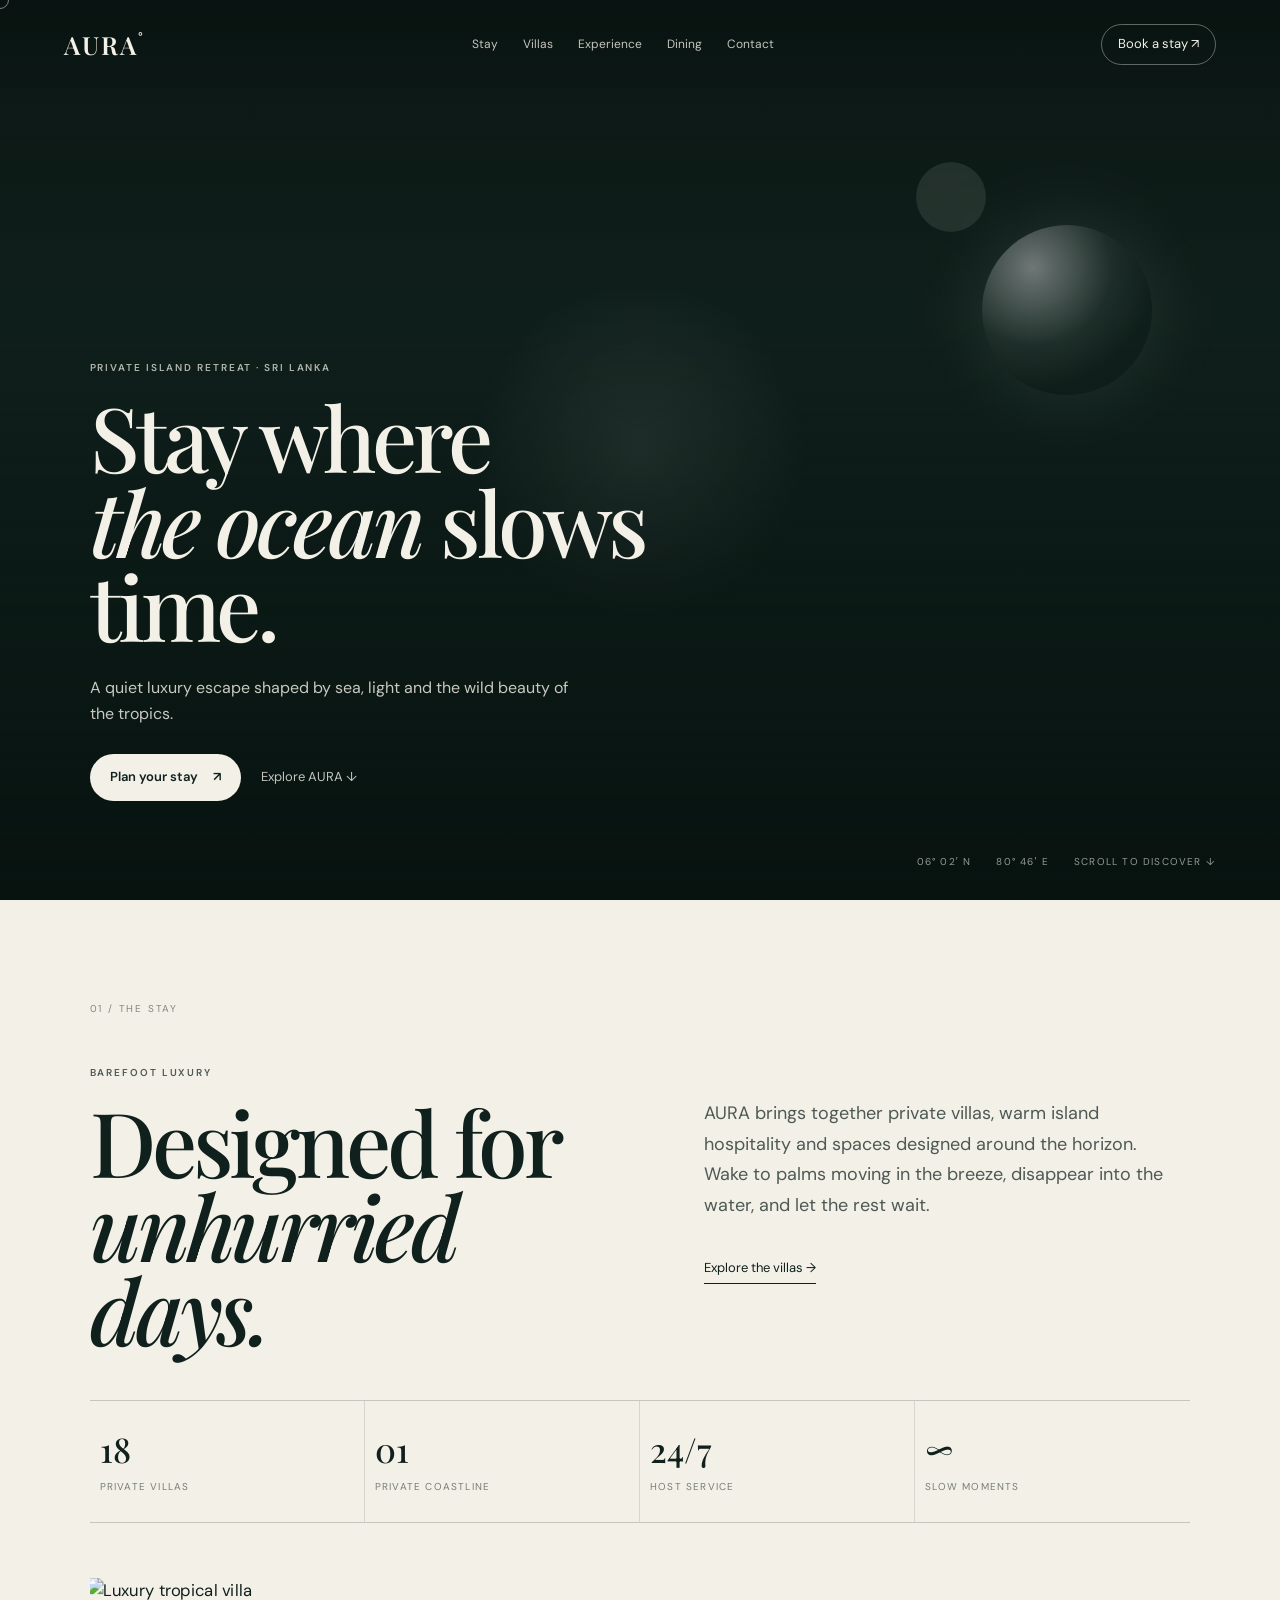
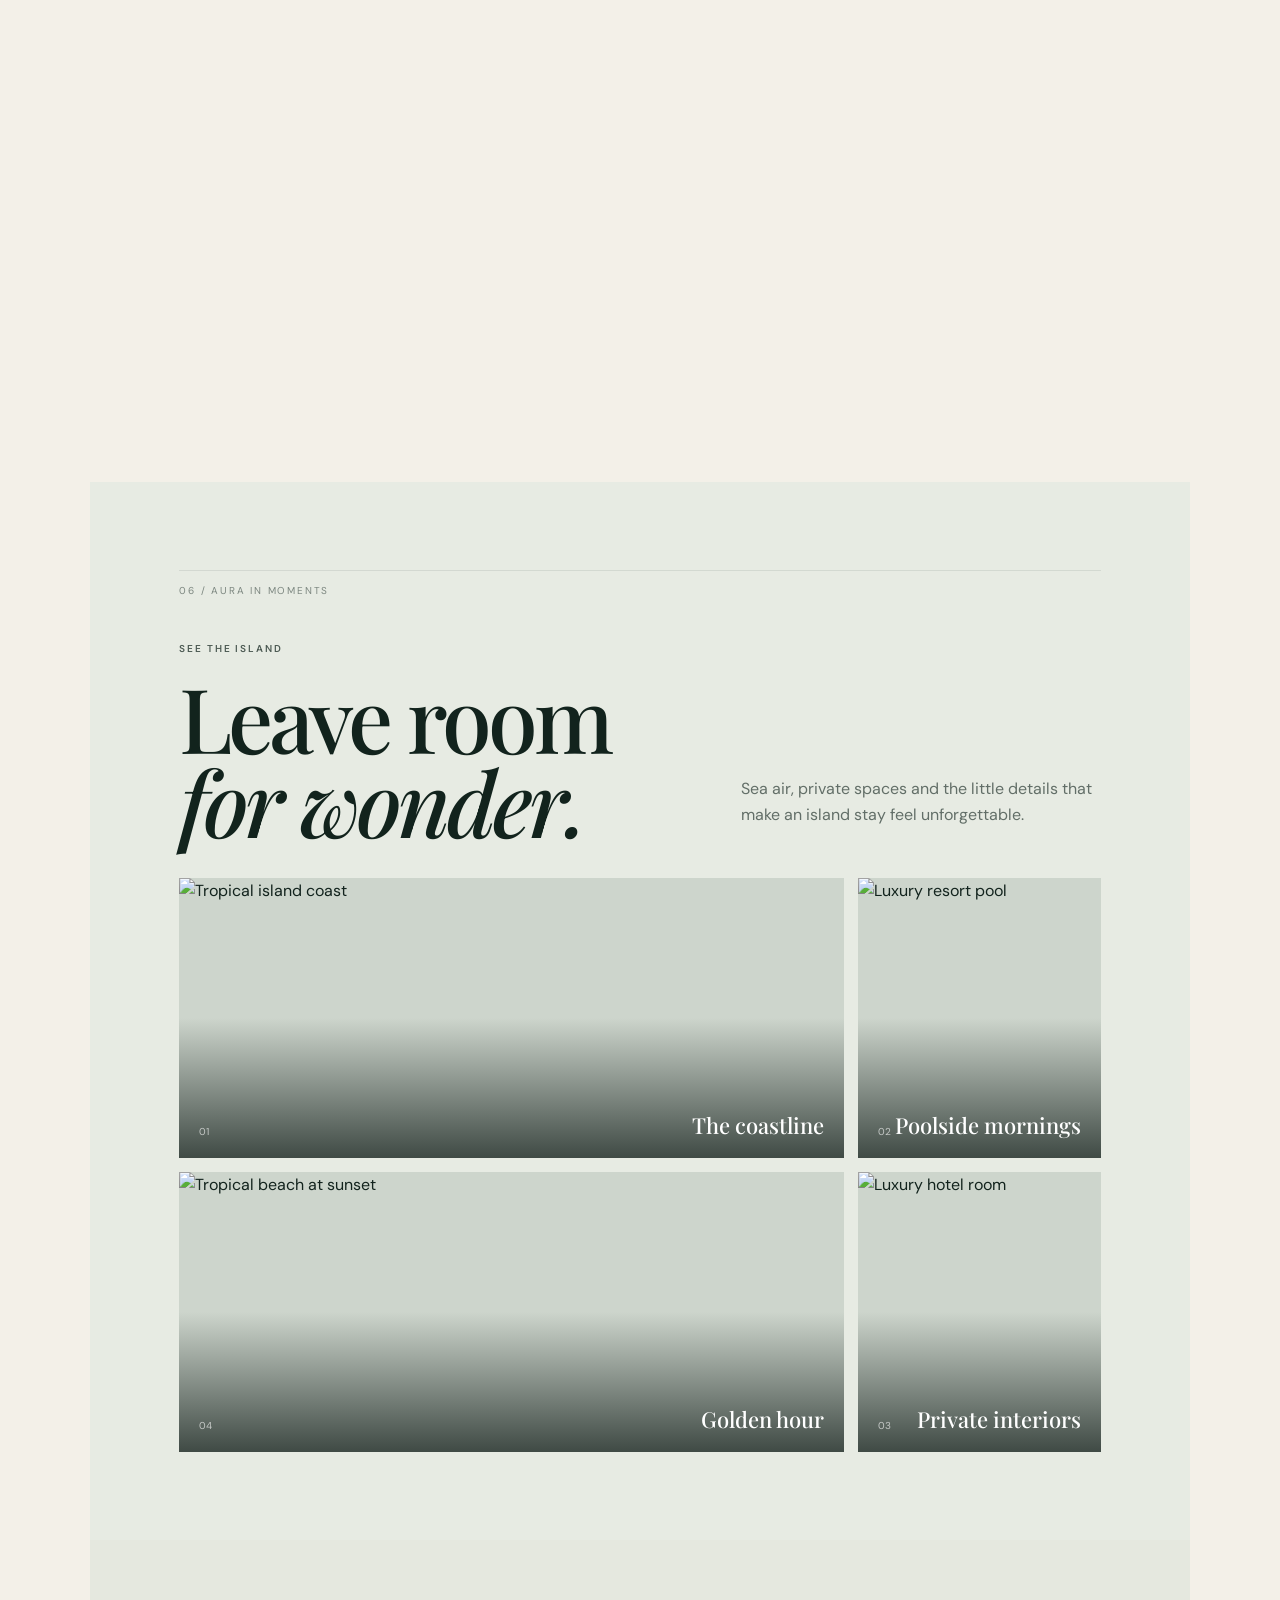
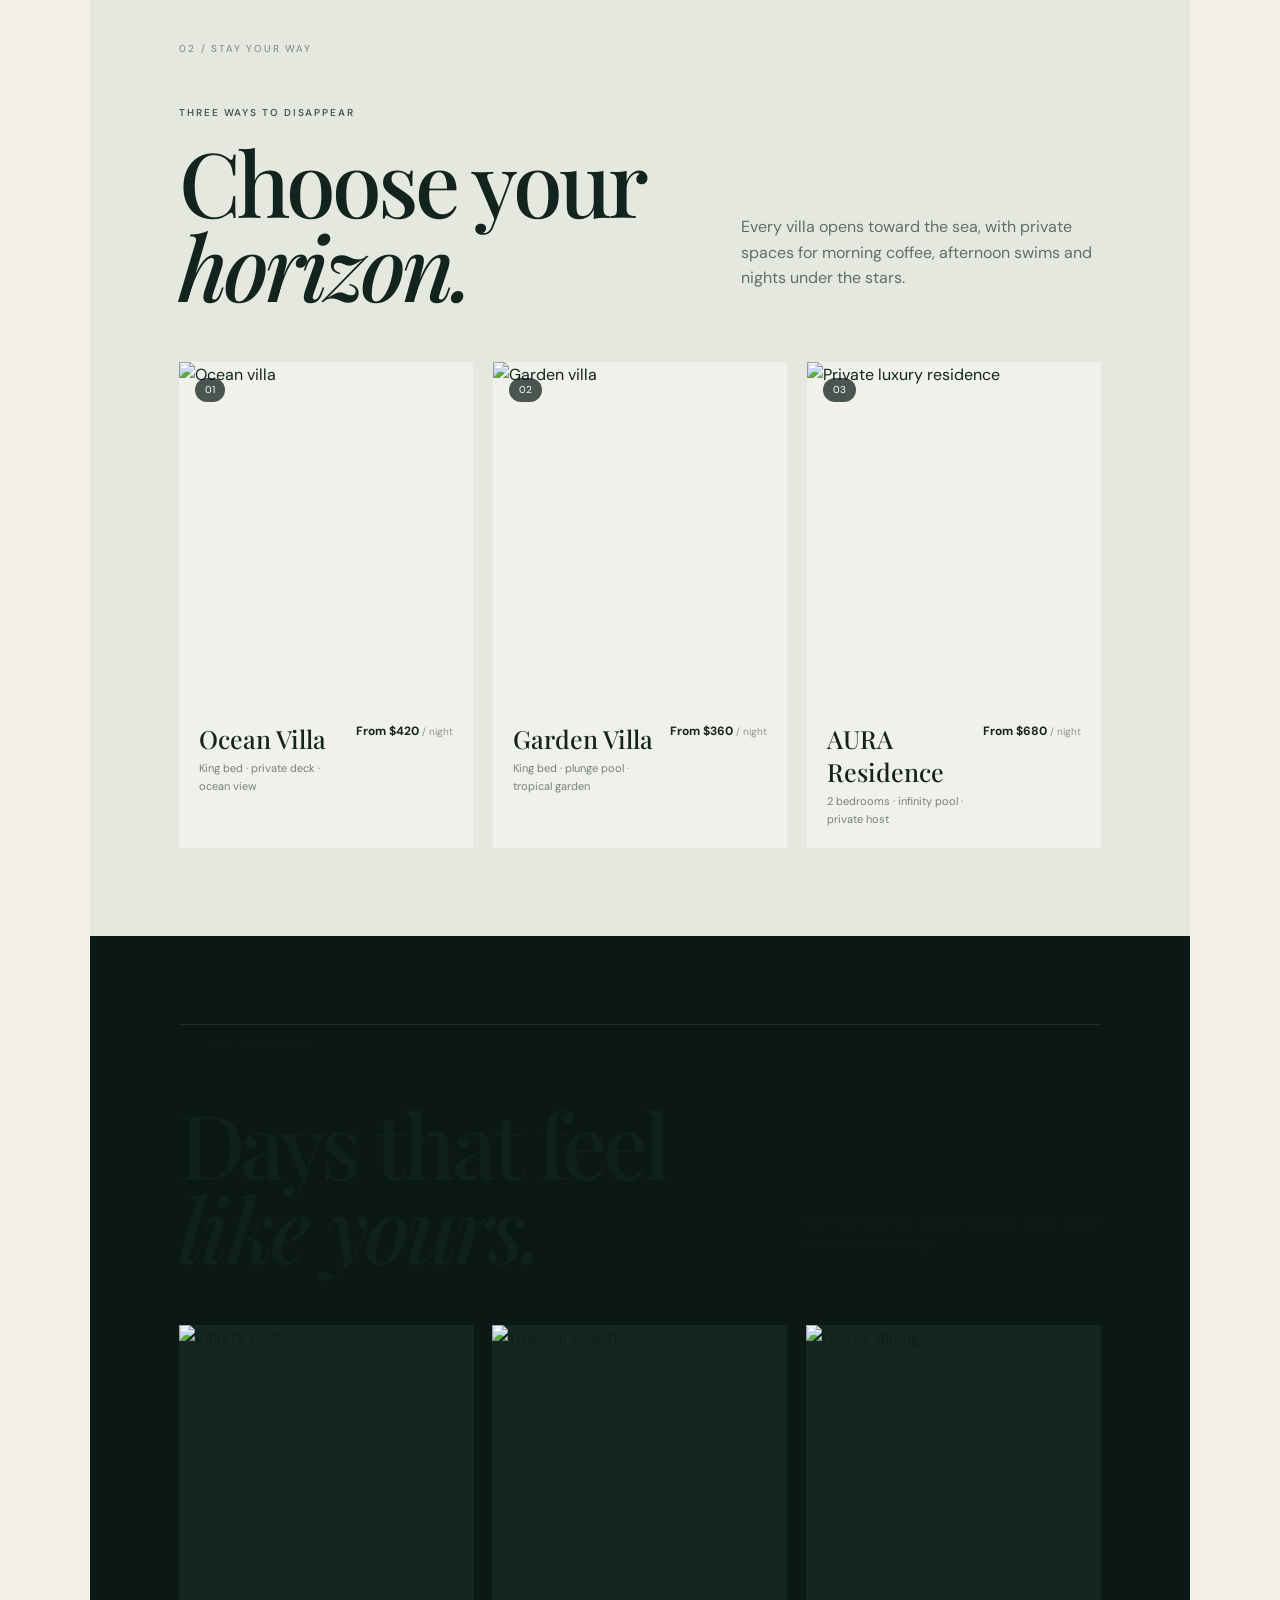
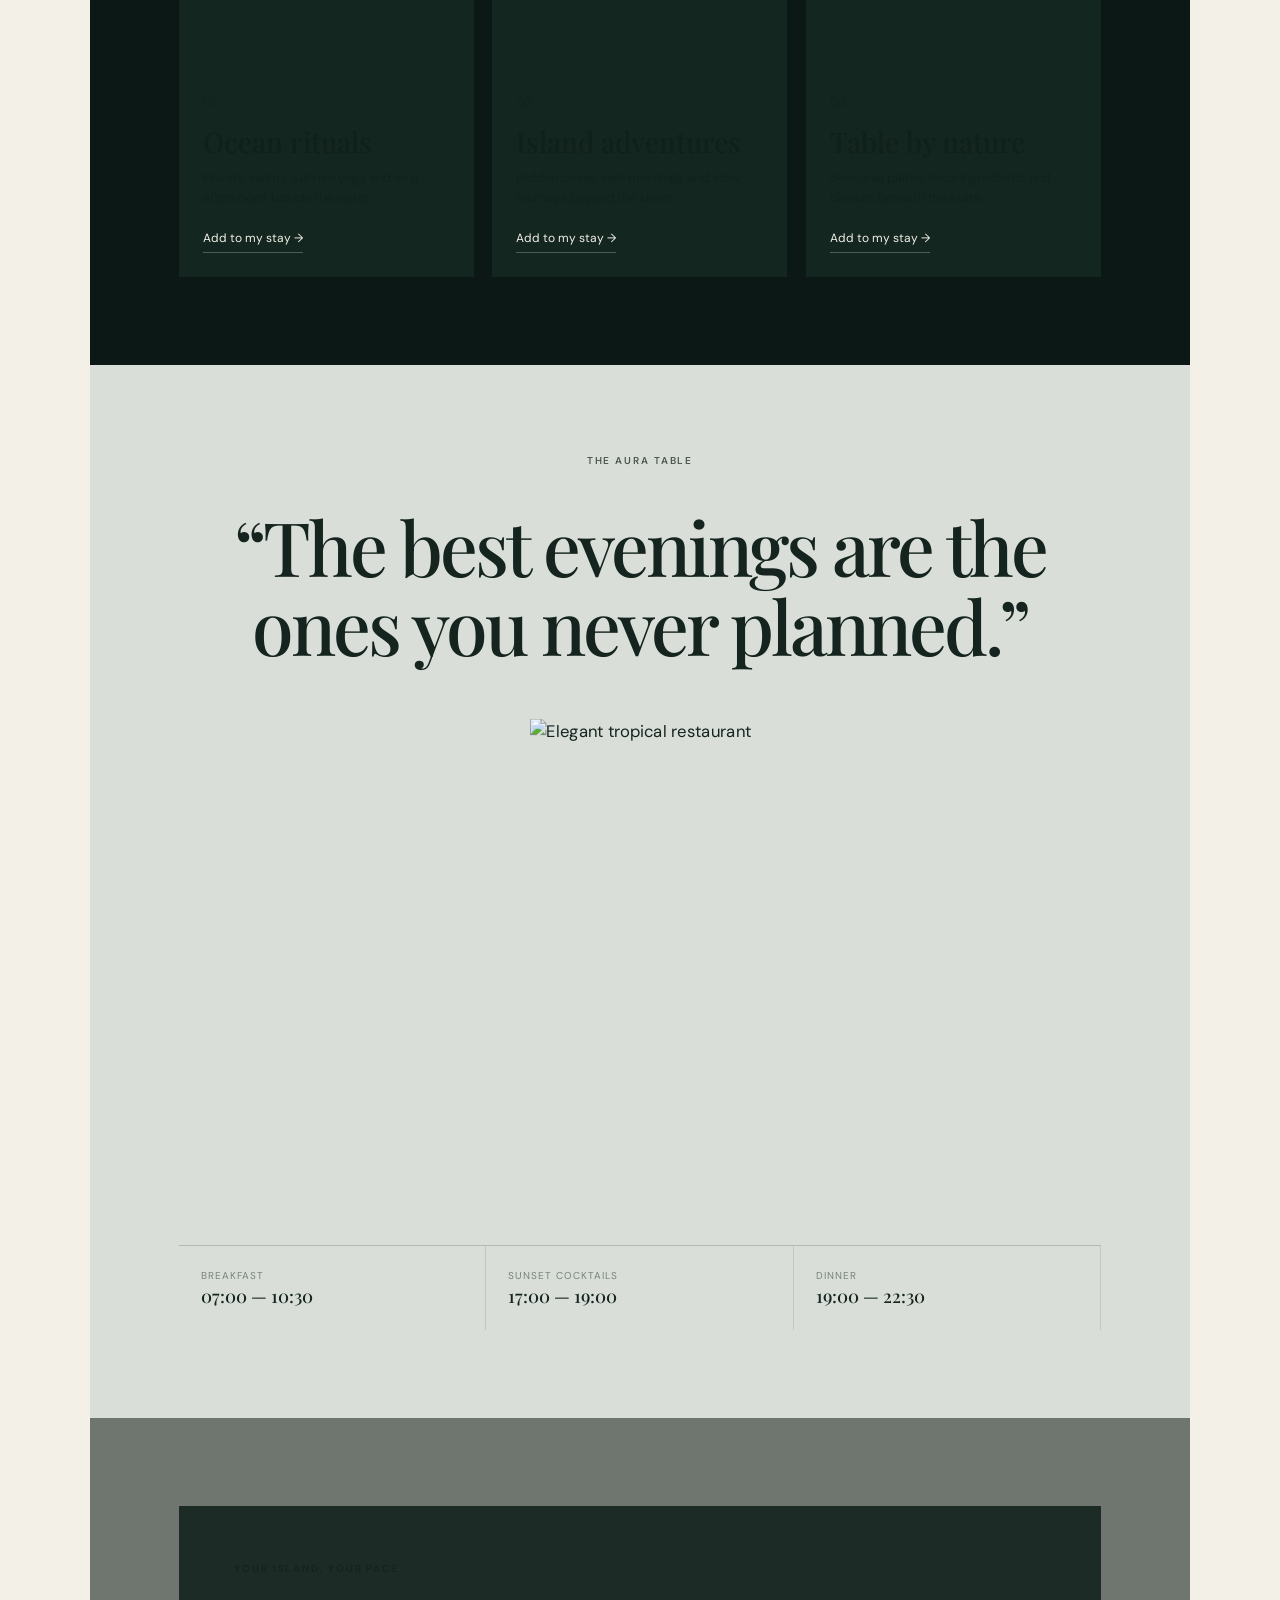
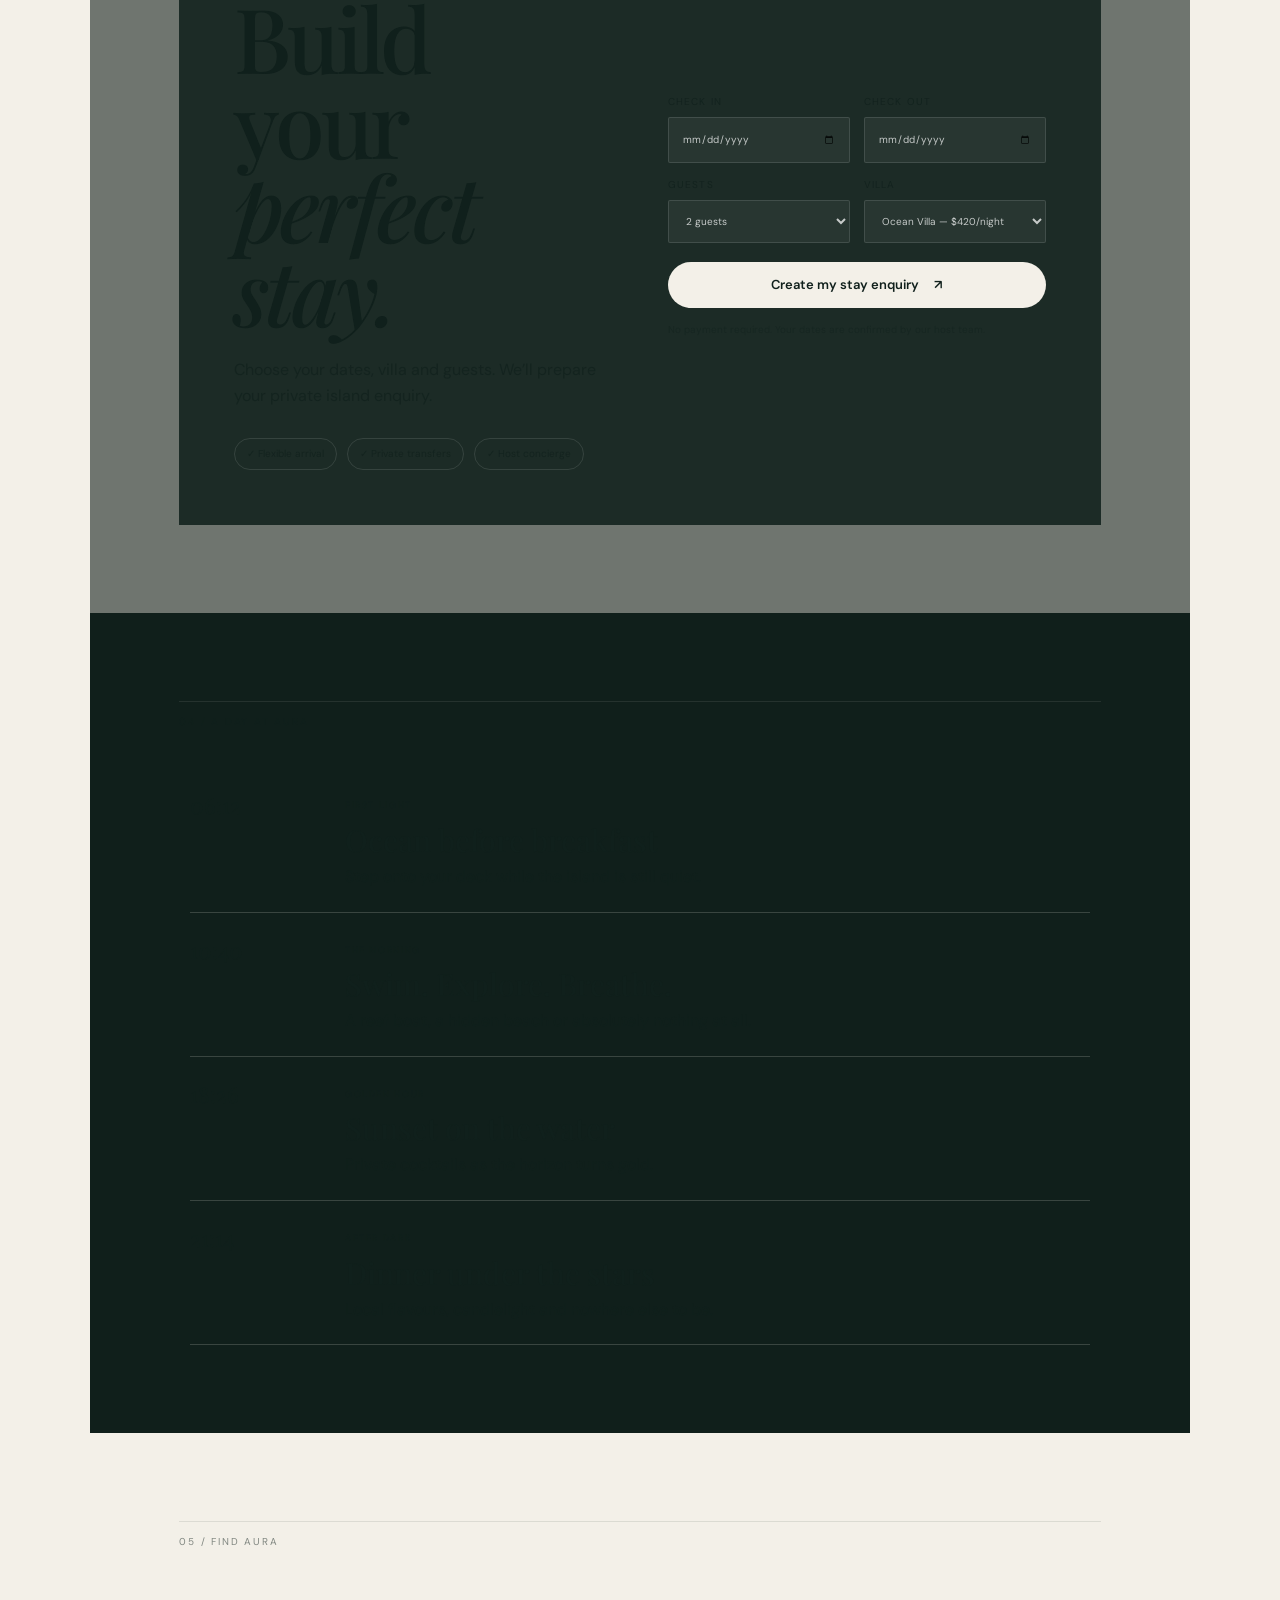
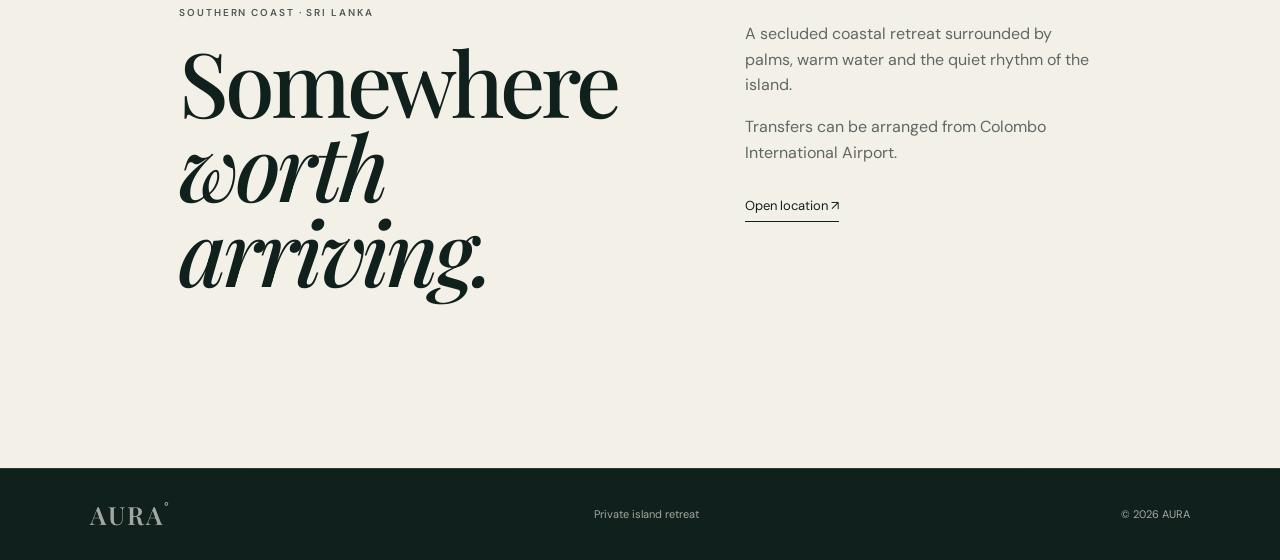
==== commit 75118150: "Move AURA image gallery into main experience flow" ====
--- a/aura/index.html
+++ b/aura/index.html
@@ -6,7 +6,7 @@
 <div class="mobile-menu"><a href="#stay">Stay</a><a href="#villas">Villas</a><a href="#experience">Experience</a><a href="#dining">Dining</a><a href="#booking">Book your stay</a></div>
 <main>
 <section class="hero"><div class="hero-bg"></div><div class="orb orb-one"></div><div class="orb orb-two"></div><div class="shade"></div><div class="hero-copy reveal"><p class="eyebrow">Private island retreat · Sri Lanka</p><h1>Stay where<br><i>the ocean</i> slows time.</h1><p class="lead">A quiet luxury escape shaped by sea, light and the wild beauty of the tropics.</p><div class="hero-actions"><a class="button" href="#booking">Plan your stay <span>↗</span></a><a class="ghost" href="#stay">Explore AURA ↓</a></div></div><div class="hero-meta"><span>06° 02′ N</span><span>80° 46′ E</span><span>Scroll to discover ↓</span></div></section>
-<section id="stay" class="intro section"><div class="section-label">01 / The stay</div><div class="intro-grid"><div><p class="eyebrow">Barefoot luxury</p><h2>Designed for<br><i>unhurried days.</i></h2></div><div><p>AURA brings together private villas, warm island hospitality and spaces designed around the horizon. Wake to palms moving in the breeze, disappear into the water, and let the rest wait.</p><a class="text-link" href="#villas">Explore the villas <span>→</span></a></div></div><div class="stats reveal"><div><strong>18</strong><span>Private villas</span></div><div><strong>01</strong><span>Private coastline</span></div><div><strong>24/7</strong><span>Host service</span></div><div><strong>∞</strong><span>Slow moments</span></div></div><div class="feature-image reveal"><img src="https://images.unsplash.com/photo-1582610116397-edb318620f90?auto=format&fit=crop&w=1800&q=85" alt="Luxury tropical villa" loading="lazy"></div></section>
+<section id="stay" class="intro section"><div class="section-label">01 / The stay</div><div class="intro-grid"><div><p class="eyebrow">Barefoot luxury</p><h2>Designed for<br><i>unhurried days.</i></h2></div><div><p>AURA brings together private villas, warm island hospitality and spaces designed around the horizon. Wake to palms moving in the breeze, disappear into the water, and let the rest wait.</p><a class="text-link" href="#villas">Explore the villas <span>→</span></a></div></div><div class="stats reveal"><div><strong>18</strong><span>Private villas</span></div><div><strong>01</strong><span>Private coastline</span></div><div><strong>24/7</strong><span>Host service</span></div><div><strong>∞</strong><span>Slow moments</span></div></div><div class="feature-image reveal"><img src="https://images.unsplash.com/photo-1582610116397-edb318620f90?auto=format&fit=crop&w=1800&q=85" alt="Luxury tropical villa" loading="lazy"></div><section class="gallery section"><div class="section-label">06 / AURA in moments</div><div class="gallery-head"><div><p class="eyebrow">See the island</p><h2>Leave room<br><i>for wonder.</i></h2></div><p>Sea air, private spaces and the little details that make an island stay feel unforgettable.</p></div><div class="gallery-grid"><figure class="gallery-card gallery-wide reveal"><img src="https://images.unsplash.com/photo-1505881502353-a1986add3762?auto=format&fit=crop&w=1600&q=85" alt="Tropical island coast" loading="lazy"><figcaption><span>01</span><b>The coastline</b></figcaption></figure><figure class="gallery-card gallery-tall reveal"><img src="https://images.unsplash.com/photo-1564501049412-61c2a3083791?auto=format&fit=crop&w=1000&q=85" alt="Luxury resort pool" loading="lazy"><figcaption><span>02</span><b>Poolside mornings</b></figcaption></figure><figure class="gallery-card gallery-tall reveal"><img src="https://images.unsplash.com/photo-1582719478250-c89cae4dc85b?auto=format&fit=crop&w=1000&q=85" alt="Luxury hotel room" loading="lazy"><figcaption><span>03</span><b>Private interiors</b></figcaption></figure><figure class="gallery-card gallery-wide reveal"><img src="https://images.unsplash.com/photo-1530789253388-582c481c54b0?auto=format&fit=crop&w=1600&q=85" alt="Tropical beach at sunset" loading="lazy"><figcaption><span>04</span><b>Golden hour</b></figcaption></figure></div></section>
 <section id="villas" class="villas section"><div class="section-label">02 / Stay your way</div><div class="villas-head"><div><p class="eyebrow">Three ways to disappear</p><h2>Choose your<br><i>horizon.</i></h2></div><p>Every villa opens toward the sea, with private spaces for morning coffee, afternoon swims and nights under the stars.</p></div><div class="villa-grid">
 <article class="villa-card reveal" data-room="Ocean Villa"><div class="villa-image"><img src="https://images.unsplash.com/photo-1602002418082-a4443e081dd1?auto=format&fit=crop&w=1200&q=85" alt="Ocean villa" loading="lazy"><span>01</span></div><div class="villa-info"><div><h3>Ocean Villa</h3><p>King bed · private deck · ocean view</p></div><strong>From $420 <small>/ night</small></strong></div></article>
 <article class="villa-card reveal" data-room="Garden Villa"><div class="villa-image"><img src="https://images.unsplash.com/photo-1584132967334-10e028bd69f7?auto=format&fit=crop&w=1200&q=85" alt="Garden villa" loading="lazy"><span>02</span></div><div class="villa-info"><div><h3>Garden Villa</h3><p>King bed · plunge pool · tropical garden</p></div><strong>From $360 <small>/ night</small></strong></div></article>
@@ -25,4 +25,4 @@
 <div class="time reveal"><span>18:26</span><div><small>GOLDEN HOUR</small><h3>Sunset on the water</h3><p>Private cocktails as the horizon turns gold.</p></div></div>
 <div class="time reveal"><span>21:14</span><div><small>AFTER DARK</small><h3>Dinner under the stars</h3><p>Local flavours, candlelight and nowhere else to be.</p></div></div></div></section>
 <section id="contact" class="contact section"><div class="section-label">05 / Find AURA</div><div class="contact-grid"><div><p class="eyebrow">Southern coast · Sri Lanka</p><h2>Somewhere<br><i>worth arriving.</i></h2></div><div class="contact-copy"><p>A secluded coastal retreat surrounded by palms, warm water and the quiet rhythm of the island.</p><p>Transfers can be arranged from Colombo International Airport.</p><a class="text-link" href="https://maps.google.com/?q=Sri+Lanka+South+Coast" target="_blank" rel="noopener">Open location ↗</a></div></div></section>
-<section class="gallery section"><div class="section-label">06 / AURA in moments</div><div class="gallery-head"><div><p class="eyebrow">See the island</p><h2>Leave room<br><i>for wonder.</i></h2></div><p>Sea air, private spaces and the little details that make an island stay feel unforgettable.</p></div><div class="gallery-grid"><figure class="gallery-card gallery-wide reveal"><img src="https://images.unsplash.com/photo-1505881502353-a1986add3762?auto=format&fit=crop&w=1600&q=85" alt="Tropical island coast" loading="lazy"><figcaption><span>01</span><b>The coastline</b></figcaption></figure><figure class="gallery-card gallery-tall reveal"><img src="https://images.unsplash.com/photo-1564501049412-61c2a3083791?auto=format&fit=crop&w=1000&q=85" alt="Luxury resort pool" loading="lazy"><figcaption><span>02</span><b>Poolside mornings</b></figcaption></figure><figure class="gallery-card gallery-tall reveal"><img src="https://images.unsplash.com/photo-1582719478250-c89cae4dc85b?auto=format&fit=crop&w=1000&q=85" alt="Luxury hotel room" loading="lazy"><figcaption><span>03</span><b>Private interiors</b></figcaption></figure><figure class="gallery-card gallery-wide reveal"><img src="https://images.unsplash.com/photo-1530789253388-582c481c54b0?auto=format&fit=crop&w=1600&q=85" alt="Tropical beach at sunset" loading="lazy"><figcaption><span>04</span><b>Golden hour</b></figcaption></figure></div></section></main><footer><a class="brand" href="#">AURA<span>°</span></a><p>Private island retreat</p><p>© 2026 AURA</p></footer><script src="./script.js"></script></body></html>+</main><footer><a class="brand" href="#">AURA<span>°</span></a><p>Private island retreat</p><p>© 2026 AURA</p></footer><script src="./script.js"></script></body></html>
--- a/aura/style.css
+++ b/aura/style.css
@@ -1 +1 @@
-:root{--ink:#10201c;--cream:#f3f0e8;--line:rgba(243,240,232,.18);--serif:"Playfair Display",serif;--sans:"DM Sans",sans-serif;--mx:50vw;--my:50vh}*{box-sizing:border-box}html{scroll-behavior:smooth}body{margin:0;background:var(--ink);color:var(--cream);font-family:var(--sans);line-height:1.6;overflow-x:hidden}a{color:inherit;text-decoration:none}button,input,select{font:inherit}.nav{position:fixed;z-index:20;top:0;left:0;right:0;padding:24px 5vw;display:flex;align-items:center;justify-content:space-between;background:linear-gradient(180deg,rgba(4,13,11,.32),transparent)}.brand{font:600 25px var(--serif);letter-spacing:.08em}.brand span{font:14px var(--sans);vertical-align:top}.nav nav{display:flex;gap:25px;font-size:12px}.nav nav a{opacity:.8}.nav-cta{border:1px solid rgba(255,255,255,.35);padding:9px 16px;border-radius:30px;font-size:13px}.menu{display:none;background:none;border:0;color:white;font-size:22px}.mobile-menu{display:none}.hero{min-height:100svh;position:relative;display:flex;align-items:flex-end;overflow:hidden}.hero-bg{position:absolute;inset:0;background:url("https://images.unsplash.com/photo-1540541338287-41700207dee6?auto=format&fit=crop&w=2200&q=90") center/cover;transform:scale(1.08);animation:heroZoom 12s ease-out forwards}.hero-bg:after{content:"";position:absolute;inset:0;background:radial-gradient(circle at var(--mx) var(--my),rgba(255,255,255,.1),transparent 22%)}.shade{position:absolute;inset:0;background:linear-gradient(180deg,rgba(0,0,0,.28),rgba(7,22,18,.08) 35%,rgba(7,18,15,.94))}.orb{position:absolute;border-radius:50%;z-index:1;pointer-events:none}.orb-one{width:170px;height:170px;right:10%;top:25%;background:radial-gradient(circle at 30% 25%,rgba(255,255,255,.4),rgba(210,235,220,.08) 45%,transparent 70%);box-shadow:0 0 80px rgba(200,235,220,.12);animation:float 7s ease-in-out infinite}.orb-two{width:70px;height:70px;right:23%;top:18%;background:rgba(235,244,226,.1);backdrop-filter:blur(5px);animation:float 5s ease-in-out infinite reverse}.hero-copy{position:relative;z-index:2;padding:0 7vw 11vh;max-width:850px}.eyebrow{margin:0 0 18px;text-transform:uppercase;letter-spacing:.19em;font-size:10px;font-weight:600;opacity:.72}.hero h1,.section h2{font:500 clamp(48px,7vw,105px)/.94 var(--serif);letter-spacing:-.045em;margin:0}.lead{max-width:500px;opacity:.82;margin:28px 0}.hero-actions{display:flex;gap:20px;align-items:center}.button{border:0;background:var(--cream);color:var(--ink);padding:13px 20px;border-radius:30px;font-size:13px;font-weight:600;cursor:pointer}.button span{margin-left:12px}.ghost{font-size:13px;opacity:.8}.hero-meta{position:absolute;bottom:30px;right:5vw;display:flex;gap:25px;font-size:10px;letter-spacing:.12em;text-transform:uppercase;opacity:.6}.section{padding:88px 7vw}.section-label{font-size:10px;letter-spacing:.18em;text-transform:uppercase;opacity:.5;border-top:1px solid var(--line);padding-top:12px}.intro{background:var(--cream);color:var(--ink)}.intro-grid{display:grid;grid-template-columns:1fr 1fr;gap:10vw;padding:48px 0}.intro-grid>div:nth-child(2){max-width:480px;padding-top:15px}.intro-grid p:not(.eyebrow){font-size:18px;line-height:1.7;opacity:.72}.text-link{display:inline-block;margin-top:20px;border-bottom:1px solid currentColor;padding-bottom:4px;font-size:13px}.stats{display:grid;grid-template-columns:repeat(4,1fr);border-top:1px solid rgba(16,32,28,.2);border-bottom:1px solid rgba(16,32,28,.2);margin-bottom:55px}.stats div{padding:25px 10px;border-right:1px solid rgba(16,32,28,.12)}.stats div:last-child{border:0}.stats strong{display:block;font:500 34px var(--serif)}.stats span{font-size:10px;text-transform:uppercase;letter-spacing:.12em;opacity:.55}.feature-image,.quote-image{height:56vh;overflow:hidden}.feature-image img,.quote-image img{width:100%;height:100%;object-fit:cover;transition:transform 1.2s}.feature-image:hover img,.quote-image:hover img{transform:scale(1.04)}.villas{background:#e5e8df;color:#13231e}.villas-head{display:flex;justify-content:space-between;align-items:end;gap:30px;padding:48px 0 55px}.villas-head>p{max-width:360px;opacity:.62}.villa-grid{display:grid;grid-template-columns:repeat(3,1fr);gap:20px;perspective:1200px}.villa-card{background:#f0f1eb;transition:transform .25s,box-shadow .25s;transform:rotateX(var(--rx,0deg)) rotateY(var(--ry,0deg));transform-style:preserve-3d;cursor:pointer}.villa-card:hover{box-shadow:0 25px 55px rgba(10,30,24,.16)}.villa-image{height:340px;position:relative;overflow:hidden}.villa-image img{width:100%;height:100%;object-fit:cover;transition:transform .7s}.villa-card:hover img{transform:scale(1.06)}.villa-image span{position:absolute;top:16px;left:16px;background:rgba(10,25,20,.72);color:white;border-radius:20px;padding:4px 10px;font-size:10px}.villa-info{padding:20px;display:flex;justify-content:space-between;gap:15px}.villa-info h3{font:500 25px var(--serif);margin:0}.villa-info p{font-size:11px;opacity:.55;margin:5px 0 0}.villa-info strong{white-space:nowrap;font-size:12px}.villa-info small{opacity:.45;font-weight:400}.dark{background:#0b1815}.experience-head{display:flex;justify-content:space-between;align-items:end;gap:30px;padding:48px 0 55px}.experience-head p{max-width:300px;opacity:.55;font-size:14px}.cards{display:grid;grid-template-columns:repeat(3,1fr);gap:18px}.card{background:#142620;overflow:hidden}.card img{width:100%;height:340px;object-fit:cover;display:block}.card div{padding:24px}.card small{opacity:.4}.card h3{font:500 28px var(--serif);margin:8px 0}.card p{opacity:.55;font-size:13px;margin:0}.card-link{background:none;border:0;border-bottom:1px solid rgba(255,255,255,.25);color:var(--cream);padding:0 0 4px;margin-top:20px;font-size:12px;cursor:pointer}.quote{background:#d9dfd8;color:#15241f;text-align:center}.quote blockquote{font:500 clamp(38px,6vw,75px)/1.05 var(--serif);max-width:900px;margin:38px auto 55px;letter-spacing:-.04em}.dining-row{display:grid;grid-template-columns:repeat(3,1fr);margin-top:22px;border-top:1px solid rgba(21,36,31,.2)}.dining-row div{padding:22px;text-align:left;border-right:1px solid rgba(21,36,31,.12)}.dining-row span,.dining-row b{display:block}.dining-row span{font-size:10px;text-transform:uppercase;letter-spacing:.1em;opacity:.5}.dining-row b{font:500 18px var(--serif)}.booking{background:url("https://images.unsplash.com/photo-1499793983690-e29da59ef1c2?auto=format&fit=crop&w=2200&q=85") center/cover;position:relative}.booking:before{content:"";position:absolute;inset:0;background:rgba(5,18,14,.55)}.booking-shell{position:relative;display:grid;grid-template-columns:1fr 1fr;gap:55px;max-width:1100px;margin:auto;padding:55px;background:rgba(10,28,23,.82);backdrop-filter:blur(12px)}.booking-copy h2{margin-bottom:25px}.booking-copy>p:not(.eyebrow){opacity:.65;max-width:430px}.booking-perks{display:flex;flex-wrap:wrap;gap:10px;margin-top:30px}.booking-perks span{border:1px solid rgba(255,255,255,.16);border-radius:30px;padding:7px 12px;font-size:10px;opacity:.7}.booking-form{display:grid;grid-template-columns:1fr 1fr;gap:14px;align-content:center}.booking-form label{font-size:10px;text-transform:uppercase;letter-spacing:.12em;opacity:.75}.booking-form input,.booking-form select{display:block;width:100%;margin-top:7px;background:rgba(255,255,255,.07);color:white;border:1px solid rgba(255,255,255,.16);padding:13px;border-radius:2px;outline:0}.booking-form select option{color:#111}.full{grid-column:1/-1;width:100%;margin-top:5px}.form-note{grid-column:1/-1;font-size:10px;opacity:.45;margin:0}.journey{background:#101f1b}.timeline{max-width:900px;margin:38px auto 0}.time{display:grid;grid-template-columns:120px 1fr;gap:35px;padding:22px 0;border-bottom:1px solid var(--line)}.time>span{font:500 22px var(--serif);opacity:.5}.time small{font-size:9px;letter-spacing:.18em;opacity:.5}.time h3{font:500 30px var(--serif);margin:4px 0}.time p{opacity:.55;margin:0}.contact{background:var(--cream);color:var(--ink)}.contact .section-label{border-color:rgba(16,32,28,.2)}.contact-grid{display:grid;grid-template-columns:1fr 1fr;gap:10vw;padding-top:55px}.contact-copy{max-width:450px}.contact-copy p{opacity:.65}.contact-copy .text-link{margin-top:15px}footer{display:flex;justify-content:space-between;align-items:center;padding:26px 7vw;border-top:1px solid var(--line);font-size:11px;opacity:.65}.reveal{opacity:0;transform:translateY(28px);transition:opacity .9s,transform .9s}.reveal.visible{opacity:1;transform:none}.cursor{position:fixed;z-index:50;width:18px;height:18px;border:1px solid rgba(255,255,255,.5);border-radius:50%;pointer-events:none;margin:-9px 0 0 -9px;mix-blend-mode:difference;transition:transform .08s}.mobile-menu{position:fixed;z-index:19;top:70px;right:5vw;background:rgba(10,28,23,.95);padding:18px 24px;border:1px solid rgba(255,255,255,.12);flex-direction:column;gap:15px;font-size:13px}.mobile-menu.open{display:flex}@keyframes heroZoom{to{transform:scale(1)}}@keyframes float{0%,100%{transform:translate3d(0,0,0)}50%{transform:translate3d(0,-18px,0)}}@media(max-width:800px){.nav nav,.nav-cta{display:none}.menu{display:block}.section{padding:90px 7vw}.hero-copy{padding:0 7vw 13vh}.hero-meta{display:none}.orb-one{width:100px;height:100px;right:8%;top:28%}.orb-two{display:none}.intro-grid,.contact-grid,.booking-shell{grid-template-columns:1fr;gap:35px;padding-top:55px}.stats{grid-template-columns:1fr 1fr}.stats div:nth-child(2){border-right:0}.stats div:nth-child(3),.stats div:nth-child(4){border-top:1px solid rgba(16,32,28,.12)}.villas-head,.experience-head{display:block;padding:38px 0 35px}.villas-head>p,.experience-head p{margin-top:25px}.villa-grid,.cards{grid-template-columns:1fr}.villa-image,.card img{height:300px}.feature-image,.quote-image{height:48vh}.quote blockquote{margin:45px auto 55px}.dining-row{grid-template-columns:1fr}.dining-row div{border-right:0;border-bottom:1px solid rgba(21,36,31,.12)}.booking-shell{padding:32px 24px}.booking-form{grid-template-columns:1fr}.time{grid-template-columns:70px 1fr;gap:18px}.time h3{font-size:24px}.hero h1{font-size:clamp(48px,14vw,76px)}footer{gap:15px;flex-wrap:wrap}}@keyframes drift{0%,100%{transform:translate3d(0,0,0) rotate(0deg)}50%{transform:translate3d(16px,-24px,0) rotate(6deg)}}@keyframes shimmer{0%{background-position:0% 50%}100%{background-position:200% 50%}}.hero-copy{animation:heroIn 1.2s cubic-bezier(.2,.7,.2,1) both}.hero .button{transition:transform .35s,box-shadow .35s}.hero .button:hover{transform:translateY(-3px) scale(1.02);box-shadow:0 14px 35px rgba(0,0,0,.2)}.orb-one{animation:float 7s ease-in-out infinite,drift 11s ease-in-out infinite}.orb-two{animation:float 5s ease-in-out infinite reverse,drift 8s ease-in-out infinite reverse}.section-label{transition:letter-spacing .6s}.section:hover .section-label{letter-spacing:.28em}.stats strong{transition:transform .5s}.stats div:hover strong{transform:translateY(-4px)}.villa-card,.card{will-change:transform}.card{transition:transform .6s cubic-bezier(.2,.7,.2,1),box-shadow .6s}.card:hover{transform:translateY(-10px) rotateX(1deg)}.card img{transition:transform 1s cubic-bezier(.2,.7,.2,1),filter 1s}.card:hover img{transform:scale(1.08);filter:saturate(1.08)}.booking-shell{animation:bookingFloat 7s ease-in-out infinite}.time{transition:padding .5s,transform .5s}.time:hover{transform:translateX(8px);padding-left:10px}.reveal{transform:translateY(34px) scale(.985);transition:opacity .9s,transform 1s cubic-bezier(.2,.7,.2,1)}.reveal.visible{transform:none}@keyframes heroIn{from{opacity:0;transform:translateY(35px)}to{opacity:1;transform:none}}@keyframes bookingFloat{0%,100%{transform:translateY(0)}50%{transform:translateY(-5px)}}@media(max-width:800px){.section{padding:68px 7vw}.hero-copy{padding-bottom:11vh}.feature-image,.quote-image{height:40vh}.villa-image,.card img{height:270px}.booking-shell{padding:26px 20px}.booking-shell{animation:none}}@media(prefers-reduced-motion:reduce){*,*:before,*:after{animation-duration:.01ms!important;animation-iteration-count:1!important;transition-duration:.01ms!important;scroll-behavior:auto!important}}+:root{--ink:#10201c;--cream:#f3f0e8;--line:rgba(243,240,232,.18);--serif:"Playfair Display",serif;--sans:"DM Sans",sans-serif;--mx:50vw;--my:50vh}*{box-sizing:border-box}html{scroll-behavior:smooth}body{margin:0;background:var(--ink);color:var(--cream);font-family:var(--sans);line-height:1.6;overflow-x:hidden}a{color:inherit;text-decoration:none}button,input,select{font:inherit}.nav{position:fixed;z-index:20;top:0;left:0;right:0;padding:24px 5vw;display:flex;align-items:center;justify-content:space-between;background:linear-gradient(180deg,rgba(4,13,11,.32),transparent)}.brand{font:600 25px var(--serif);letter-spacing:.08em}.brand span{font:14px var(--sans);vertical-align:top}.nav nav{display:flex;gap:25px;font-size:12px}.nav nav a{opacity:.8}.nav-cta{border:1px solid rgba(255,255,255,.35);padding:9px 16px;border-radius:30px;font-size:13px}.menu{display:none;background:none;border:0;color:white;font-size:22px}.mobile-menu{display:none}.hero{min-height:100svh;position:relative;display:flex;align-items:flex-end;overflow:hidden}.hero-bg{position:absolute;inset:0;background:url("https://images.unsplash.com/photo-1540541338287-41700207dee6?auto=format&fit=crop&w=2200&q=90") center/cover;transform:scale(1.08);animation:heroZoom 12s ease-out forwards}.hero-bg:after{content:"";position:absolute;inset:0;background:radial-gradient(circle at var(--mx) var(--my),rgba(255,255,255,.1),transparent 22%)}.shade{position:absolute;inset:0;background:linear-gradient(180deg,rgba(0,0,0,.28),rgba(7,22,18,.08) 35%,rgba(7,18,15,.94))}.orb{position:absolute;border-radius:50%;z-index:1;pointer-events:none}.orb-one{width:170px;height:170px;right:10%;top:25%;background:radial-gradient(circle at 30% 25%,rgba(255,255,255,.4),rgba(210,235,220,.08) 45%,transparent 70%);box-shadow:0 0 80px rgba(200,235,220,.12);animation:float 7s ease-in-out infinite}.orb-two{width:70px;height:70px;right:23%;top:18%;background:rgba(235,244,226,.1);backdrop-filter:blur(5px);animation:float 5s ease-in-out infinite reverse}.hero-copy{position:relative;z-index:2;padding:0 7vw 11vh;max-width:850px}.eyebrow{margin:0 0 18px;text-transform:uppercase;letter-spacing:.19em;font-size:10px;font-weight:600;opacity:.72}.hero h1,.section h2{font:500 clamp(48px,7vw,105px)/.94 var(--serif);letter-spacing:-.045em;margin:0}.lead{max-width:500px;opacity:.82;margin:28px 0}.hero-actions{display:flex;gap:20px;align-items:center}.button{border:0;background:var(--cream);color:var(--ink);padding:13px 20px;border-radius:30px;font-size:13px;font-weight:600;cursor:pointer}.button span{margin-left:12px}.ghost{font-size:13px;opacity:.8}.hero-meta{position:absolute;bottom:30px;right:5vw;display:flex;gap:25px;font-size:10px;letter-spacing:.12em;text-transform:uppercase;opacity:.6}.section{padding:88px 7vw}.section-label{font-size:10px;letter-spacing:.18em;text-transform:uppercase;opacity:.5;border-top:1px solid var(--line);padding-top:12px}.intro{background:var(--cream);color:var(--ink)}.intro-grid{display:grid;grid-template-columns:1fr 1fr;gap:10vw;padding:48px 0}.intro-grid>div:nth-child(2){max-width:480px;padding-top:15px}.intro-grid p:not(.eyebrow){font-size:18px;line-height:1.7;opacity:.72}.text-link{display:inline-block;margin-top:20px;border-bottom:1px solid currentColor;padding-bottom:4px;font-size:13px}.stats{display:grid;grid-template-columns:repeat(4,1fr);border-top:1px solid rgba(16,32,28,.2);border-bottom:1px solid rgba(16,32,28,.2);margin-bottom:55px}.stats div{padding:25px 10px;border-right:1px solid rgba(16,32,28,.12)}.stats div:last-child{border:0}.stats strong{display:block;font:500 34px var(--serif)}.stats span{font-size:10px;text-transform:uppercase;letter-spacing:.12em;opacity:.55}.feature-image,.quote-image{height:56vh;overflow:hidden}.feature-image img,.quote-image img{width:100%;height:100%;object-fit:cover;transition:transform 1.2s}.feature-image:hover img,.quote-image:hover img{transform:scale(1.04)}.villas{background:#e5e8df;color:#13231e}.villas-head{display:flex;justify-content:space-between;align-items:end;gap:30px;padding:48px 0 55px}.villas-head>p{max-width:360px;opacity:.62}.villa-grid{display:grid;grid-template-columns:repeat(3,1fr);gap:20px;perspective:1200px}.villa-card{background:#f0f1eb;transition:transform .25s,box-shadow .25s;transform:rotateX(var(--rx,0deg)) rotateY(var(--ry,0deg));transform-style:preserve-3d;cursor:pointer}.villa-card:hover{box-shadow:0 25px 55px rgba(10,30,24,.16)}.villa-image{height:340px;position:relative;overflow:hidden}.villa-image img{width:100%;height:100%;object-fit:cover;transition:transform .7s}.villa-card:hover img{transform:scale(1.06)}.villa-image span{position:absolute;top:16px;left:16px;background:rgba(10,25,20,.72);color:white;border-radius:20px;padding:4px 10px;font-size:10px}.villa-info{padding:20px;display:flex;justify-content:space-between;gap:15px}.villa-info h3{font:500 25px var(--serif);margin:0}.villa-info p{font-size:11px;opacity:.55;margin:5px 0 0}.villa-info strong{white-space:nowrap;font-size:12px}.villa-info small{opacity:.45;font-weight:400}.dark{background:#0b1815}.experience-head{display:flex;justify-content:space-between;align-items:end;gap:30px;padding:48px 0 55px}.experience-head p{max-width:300px;opacity:.55;font-size:14px}.cards{display:grid;grid-template-columns:repeat(3,1fr);gap:18px}.card{background:#142620;overflow:hidden}.card img{width:100%;height:340px;object-fit:cover;display:block}.card div{padding:24px}.card small{opacity:.4}.card h3{font:500 28px var(--serif);margin:8px 0}.card p{opacity:.55;font-size:13px;margin:0}.card-link{background:none;border:0;border-bottom:1px solid rgba(255,255,255,.25);color:var(--cream);padding:0 0 4px;margin-top:20px;font-size:12px;cursor:pointer}.quote{background:#d9dfd8;color:#15241f;text-align:center}.quote blockquote{font:500 clamp(38px,6vw,75px)/1.05 var(--serif);max-width:900px;margin:38px auto 55px;letter-spacing:-.04em}.dining-row{display:grid;grid-template-columns:repeat(3,1fr);margin-top:22px;border-top:1px solid rgba(21,36,31,.2)}.dining-row div{padding:22px;text-align:left;border-right:1px solid rgba(21,36,31,.12)}.dining-row span,.dining-row b{display:block}.dining-row span{font-size:10px;text-transform:uppercase;letter-spacing:.1em;opacity:.5}.dining-row b{font:500 18px var(--serif)}.booking{background:url("https://images.unsplash.com/photo-1499793983690-e29da59ef1c2?auto=format&fit=crop&w=2200&q=85") center/cover;position:relative}.booking:before{content:"";position:absolute;inset:0;background:rgba(5,18,14,.55)}.booking-shell{position:relative;display:grid;grid-template-columns:1fr 1fr;gap:55px;max-width:1100px;margin:auto;padding:55px;background:rgba(10,28,23,.82);backdrop-filter:blur(12px)}.booking-copy h2{margin-bottom:25px}.booking-copy>p:not(.eyebrow){opacity:.65;max-width:430px}.booking-perks{display:flex;flex-wrap:wrap;gap:10px;margin-top:30px}.booking-perks span{border:1px solid rgba(255,255,255,.16);border-radius:30px;padding:7px 12px;font-size:10px;opacity:.7}.booking-form{display:grid;grid-template-columns:1fr 1fr;gap:14px;align-content:center}.booking-form label{font-size:10px;text-transform:uppercase;letter-spacing:.12em;opacity:.75}.booking-form input,.booking-form select{display:block;width:100%;margin-top:7px;background:rgba(255,255,255,.07);color:white;border:1px solid rgba(255,255,255,.16);padding:13px;border-radius:2px;outline:0}.booking-form select option{color:#111}.full{grid-column:1/-1;width:100%;margin-top:5px}.form-note{grid-column:1/-1;font-size:10px;opacity:.45;margin:0}.journey{background:#101f1b}.timeline{max-width:900px;margin:38px auto 0}.time{display:grid;grid-template-columns:120px 1fr;gap:35px;padding:22px 0;border-bottom:1px solid var(--line)}.time>span{font:500 22px var(--serif);opacity:.5}.time small{font-size:9px;letter-spacing:.18em;opacity:.5}.time h3{font:500 30px var(--serif);margin:4px 0}.time p{opacity:.55;margin:0}.contact{background:var(--cream);color:var(--ink)}.contact .section-label{border-color:rgba(16,32,28,.2)}.contact-grid{display:grid;grid-template-columns:1fr 1fr;gap:10vw;padding-top:55px}.contact-copy{max-width:450px}.contact-copy p{opacity:.65}.contact-copy .text-link{margin-top:15px}footer{display:flex;justify-content:space-between;align-items:center;padding:26px 7vw;border-top:1px solid var(--line);font-size:11px;opacity:.65}.reveal{opacity:0;transform:translateY(28px);transition:opacity .9s,transform .9s}.reveal.visible{opacity:1;transform:none}.cursor{position:fixed;z-index:50;width:18px;height:18px;border:1px solid rgba(255,255,255,.5);border-radius:50%;pointer-events:none;margin:-9px 0 0 -9px;mix-blend-mode:difference;transition:transform .08s}.mobile-menu{position:fixed;z-index:19;top:70px;right:5vw;background:rgba(10,28,23,.95);padding:18px 24px;border:1px solid rgba(255,255,255,.12);flex-direction:column;gap:15px;font-size:13px}.mobile-menu.open{display:flex}@keyframes heroZoom{to{transform:scale(1)}}@keyframes float{0%,100%{transform:translate3d(0,0,0)}50%{transform:translate3d(0,-18px,0)}}@media(max-width:800px){.nav nav,.nav-cta{display:none}.menu{display:block}.section{padding:90px 7vw}.hero-copy{padding:0 7vw 13vh}.hero-meta{display:none}.orb-one{width:100px;height:100px;right:8%;top:28%}.orb-two{display:none}.intro-grid,.contact-grid,.booking-shell{grid-template-columns:1fr;gap:35px;padding-top:55px}.stats{grid-template-columns:1fr 1fr}.stats div:nth-child(2){border-right:0}.stats div:nth-child(3),.stats div:nth-child(4){border-top:1px solid rgba(16,32,28,.12)}.villas-head,.experience-head{display:block;padding:38px 0 35px}.villas-head>p,.experience-head p{margin-top:25px}.villa-grid,.cards{grid-template-columns:1fr}.villa-image,.card img{height:300px}.feature-image,.quote-image{height:48vh}.quote blockquote{margin:45px auto 55px}.dining-row{grid-template-columns:1fr}.dining-row div{border-right:0;border-bottom:1px solid rgba(21,36,31,.12)}.booking-shell{padding:32px 24px}.booking-form{grid-template-columns:1fr}.time{grid-template-columns:70px 1fr;gap:18px}.time h3{font-size:24px}.hero h1{font-size:clamp(48px,14vw,76px)}footer{gap:15px;flex-wrap:wrap}}@keyframes drift{0%,100%{transform:translate3d(0,0,0) rotate(0deg)}50%{transform:translate3d(16px,-24px,0) rotate(6deg)}}@keyframes shimmer{0%{background-position:0% 50%}100%{background-position:200% 50%}}.hero-copy{animation:heroIn 1.2s cubic-bezier(.2,.7,.2,1) both}.hero .button{transition:transform .35s,box-shadow .35s}.hero .button:hover{transform:translateY(-3px) scale(1.02);box-shadow:0 14px 35px rgba(0,0,0,.2)}.orb-one{animation:float 7s ease-in-out infinite,drift 11s ease-in-out infinite}.orb-two{animation:float 5s ease-in-out infinite reverse,drift 8s ease-in-out infinite reverse}.section-label{transition:letter-spacing .6s}.section:hover .section-label{letter-spacing:.28em}.stats strong{transition:transform .5s}.stats div:hover strong{transform:translateY(-4px)}.villa-card,.card{will-change:transform}.card{transition:transform .6s cubic-bezier(.2,.7,.2,1),box-shadow .6s}.card:hover{transform:translateY(-10px) rotateX(1deg)}.card img{transition:transform 1s cubic-bezier(.2,.7,.2,1),filter 1s}.card:hover img{transform:scale(1.08);filter:saturate(1.08)}.booking-shell{animation:bookingFloat 7s ease-in-out infinite}.time{transition:padding .5s,transform .5s}.time:hover{transform:translateX(8px);padding-left:10px}.reveal{transform:translateY(34px) scale(.985);transition:opacity .9s,transform 1s cubic-bezier(.2,.7,.2,1)}.reveal.visible{transform:none}@keyframes heroIn{from{opacity:0;transform:translateY(35px)}to{opacity:1;transform:none}}@keyframes bookingFloat{0%,100%{transform:translateY(0)}50%{transform:translateY(-5px)}}@media(max-width:800px){.section{padding:68px 7vw}.hero-copy{padding-bottom:11vh}.feature-image,.quote-image{height:40vh}.villa-image,.card img{height:270px}.booking-shell{padding:26px 20px}.booking-shell{animation:none}}@media(prefers-reduced-motion:reduce){*,*:before,*:after{animation-duration:.01ms!important;animation-iteration-count:1!important;transition-duration:.01ms!important;scroll-behavior:auto!important}}.gallery{background:#e7ebe3;color:#12231d}.gallery .section-label{border-color:rgba(16,32,28,.18)}.gallery-head{display:flex;justify-content:space-between;align-items:end;gap:40px;padding:42px 0 34px}.gallery-head>p{max-width:360px;opacity:.62}.gallery-grid{display:grid;grid-template-columns:1.35fr .8fr .8fr;grid-template-rows:280px 280px;gap:14px}.gallery-card{position:relative;overflow:hidden;margin:0;background:#cdd5cc;min-height:0}.gallery-card img{width:100%;height:100%;object-fit:cover;display:block;transition:transform 1.2s cubic-bezier(.2,.7,.2,1),filter 1.2s}.gallery-card:after{content:"";position:absolute;inset:0;background:linear-gradient(180deg,transparent 50%,rgba(3,15,11,.7));pointer-events:none}.gallery-card:hover img{transform:scale(1.08)}.gallery-card figcaption{position:absolute;z-index:2;left:20px;right:20px;bottom:18px;display:flex;justify-content:space-between;align-items:end;color:white}.gallery-card figcaption span{font-size:10px;opacity:.65}.gallery-card figcaption b{font:500 22px var(--serif)}.gallery-wide{grid-column:span 2}.gallery-tall{grid-row:span 1}.gallery-card:nth-child(2){grid-column:3;grid-row:1}.gallery-card:nth-child(3){grid-column:3;grid-row:2}.gallery-card:nth-child(4){grid-column:1 / span 2;grid-row:2}@media(max-width:800px){.gallery-head{display:block;padding:35px 0 28px}.gallery-head>p{margin-top:20px}.gallery-grid{grid-template-columns:1fr 1fr;grid-template-rows:220px 220px 220px}.gallery-wide{grid-column:span 2}.gallery-card:nth-child(2),.gallery-card:nth-child(3),.gallery-card:nth-child(4){grid-column:auto;grid-row:auto}.gallery-card:nth-child(4){grid-column:span 2}.gallery-card figcaption b{font-size:18px}}
